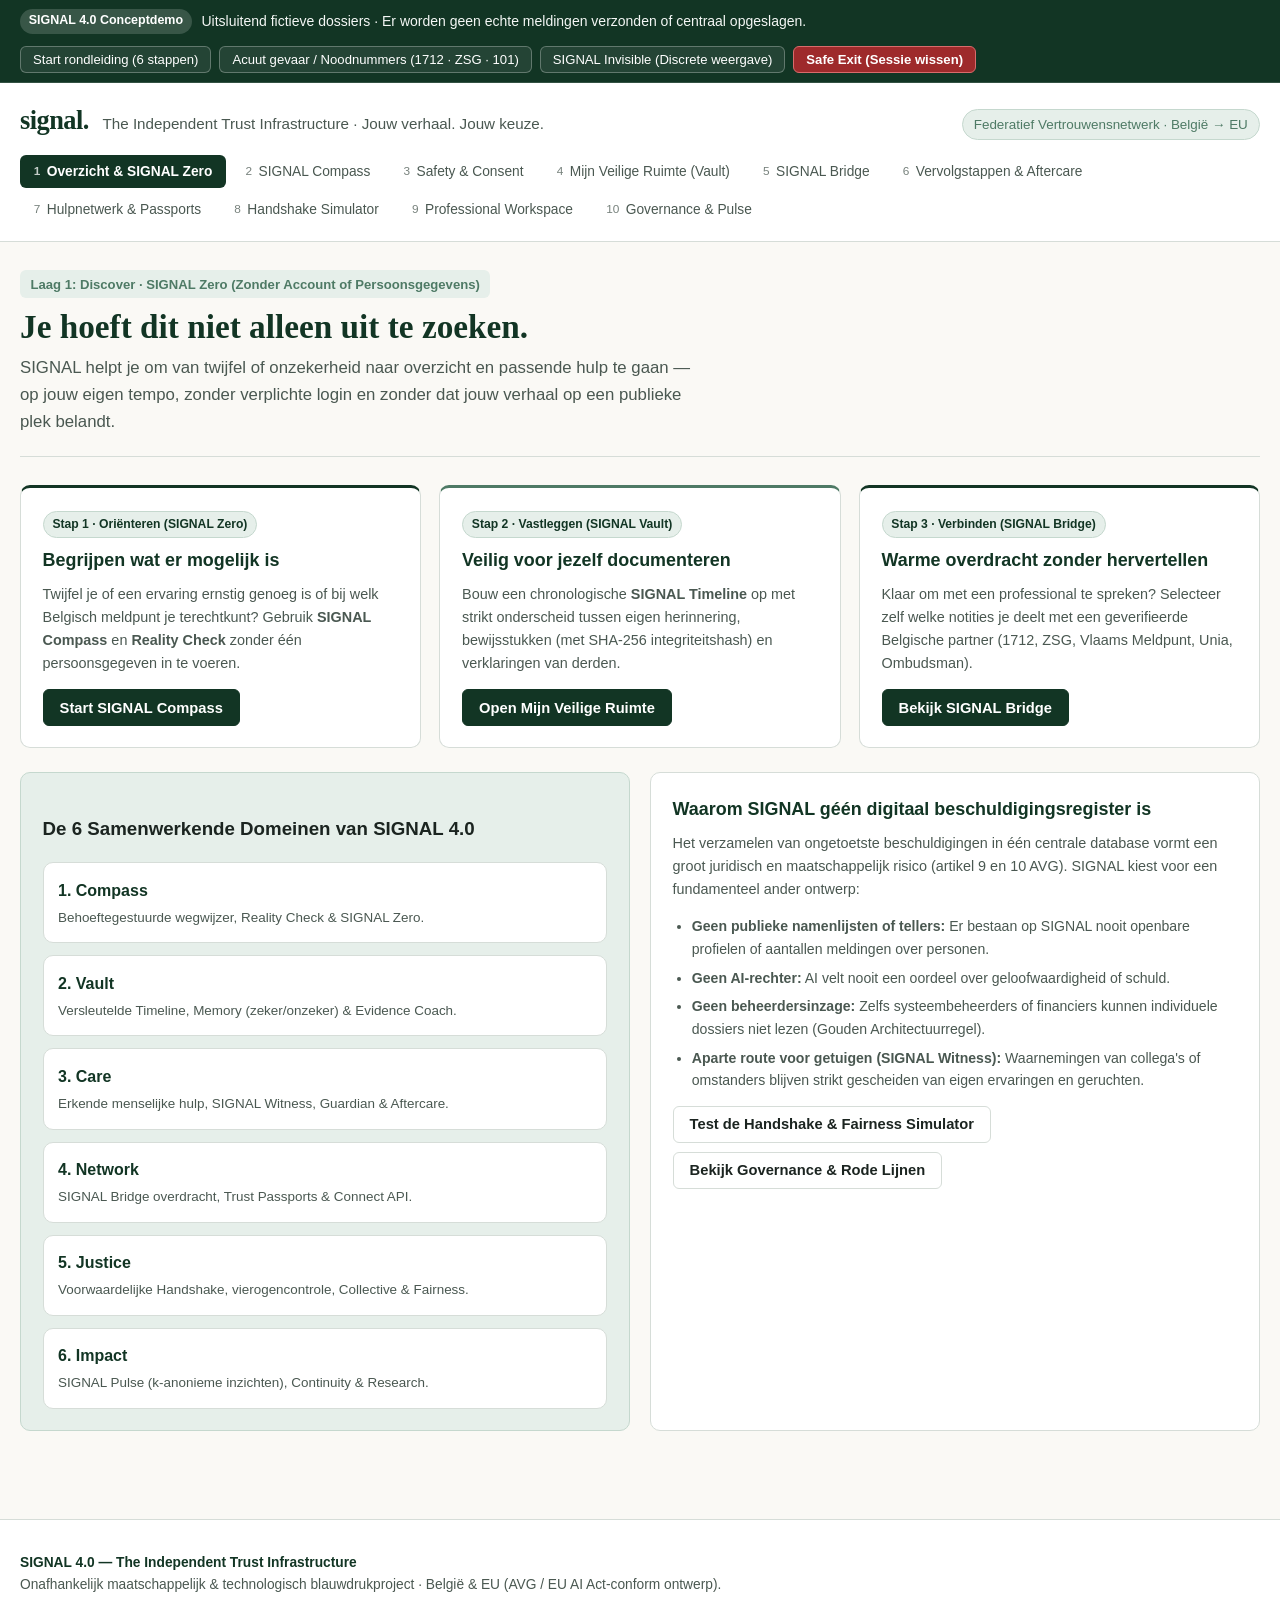
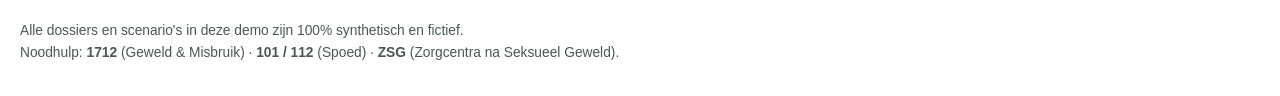
==== site/index.html @ 7e7d06f8 "feat(demo): add SIGNAL 4.0 interactive 10-screen HTML and stylesheet" ====
<!DOCTYPE html>
<html lang="nl">
<head>
  <meta charset="UTF-8" />
  <meta name="viewport" content="width=device-width, initial-scale=1.0" />
  <title>SIGNAL 4.0 — The Independent Trust Infrastructure (Interactieve Productdemo)</title>
  <meta name="description" content="Onafhankelijk digitaal vertrouwensnetwerk voor veilige oriëntatie (SIGNAL Compass), versleutelde persoonlijke documentatie (Vault) en warme overdracht (SIGNAL Bridge) naar Belgische hulpinstanties." />
  <link rel="stylesheet" href="assets/css/styles.css" />
</head>
<body>

  <!-- Altijd zichtbare Prototype- & Veiligheidsbalk -->
  <div class="safety-topbar" role="region" aria-label="Veiligheids- en prototypebalk">
    <div class="safety-topbar-inner">
      <div class="prototype-notice">
        <span class="prototype-pill">SIGNAL 4.0 Conceptdemo</span>
        <span>Uitsluitend fictieve dossiers · Er worden geen echte meldingen verzonden of centraal opgeslagen.</span>
      </div>
      <div class="safety-actions">
        <button type="button" class="btn-top" id="btn-start-tour">Start rondleiding (6 stappen)</button>
        <button type="button" class="btn-top" id="btn-toggle-emergency">Acuut gevaar / Noodnummers (1712 · ZSG · 101)</button>
        <button type="button" class="btn-top" id="btn-toggle-invisible">SIGNAL Invisible (Discrete weergave)</button>
        <button type="button" class="btn-top btn-safe-exit" id="btn-safe-exit">Safe Exit (Sessie wissen)</button>
      </div>
    </div>
  </div>

  <!-- Uitklapbare Nood- en Urgentielade -->
  <div class="emergency-drawer" id="emergency-drawer" style="display: none;" role="region" aria-label="Noodhulp in België">
    <div class="emergency-drawer-inner">
      <div class="emergency-card">
        <h4>Acuut fysiek of medisch gevaar: bel 101 of 112</h4>
        <p>Ben je op dit moment niet veilig? SIGNAL is geen live meldkamer. Bel direct <strong>101</strong> (Politie) of <strong>112</strong> (Medische spoed).</p>
      </div>
      <div class="emergency-card">
        <h4>Zorgcentra na Seksueel Geweld (ZSG) — 24/7 (Binnen 72u–7 dagen)</h4>
        <p>Gratis medische en psychische zorg én mogelijkheid om forensisch sporenmateriaal te laten bewaren zonder verplichting tot onmiddellijke aangifte.</p>
      </div>
      <div class="emergency-card">
        <h4>Hulplijn 1712 — Gratis & Anoniem</h4>
        <p>Bel <strong>1712</strong> bij vragen over geweld, misbruik of kindermishandeling. Dit gesprek is gratis en verschijnt niet op je telefoonrekening.</p>
      </div>
    </div>
  </div>

  <!-- App Header & 10-Schermen Navigatie -->
  <header class="app-header">
    <div class="app-header-inner">
      <div class="brand-row">
        <div class="brand-identity">
          <span class="brand-mark" data-nav-target="screen-home">signal.</span>
          <span class="brand-tagline" id="brand-subtitle-text">The Independent Trust Infrastructure · Jouw verhaal. Jouw keuze.</span>
        </div>
        <span class="layer-indicator">Federatief Vertrouwensnetwerk · België → EU</span>
      </div>

      <nav class="screen-nav" aria-label="Hoofdnavigatie SIGNAL 4.0">
        <button type="button" class="nav-tab active" data-screen="screen-home"><span class="nav-tab-num">1</span> Overzicht & SIGNAL Zero</button>
        <button type="button" class="nav-tab" data-screen="screen-compass"><span class="nav-tab-num">2</span> SIGNAL Compass</button>
        <button type="button" class="nav-tab" data-screen="screen-consent"><span class="nav-tab-num">3</span> Safety & Consent</button>
        <button type="button" class="nav-tab" data-screen="screen-vault"><span class="nav-tab-num">4</span> Mijn Veilige Ruimte (Vault)</button>
        <button type="button" class="nav-tab" data-screen="screen-bridge"><span class="nav-tab-num">5</span> SIGNAL Bridge</button>
        <button type="button" class="nav-tab" data-screen="screen-aftercare"><span class="nav-tab-num">6</span> Vervolgstappen & Aftercare</button>
        <button type="button" class="nav-tab" data-screen="screen-network"><span class="nav-tab-num">7</span> Hulpnetwerk & Passports</button>
        <button type="button" class="nav-tab" data-screen="screen-handshake"><span class="nav-tab-num">8</span> Handshake Simulator</button>
        <button type="button" class="nav-tab" data-screen="screen-workspace"><span class="nav-tab-num">9</span> Professional Workspace</button>
        <button type="button" class="nav-tab" data-screen="screen-trust"><span class="nav-tab-num">10</span> Governance & Pulse</button>
      </nav>
    </div>
  </header>

  <!-- Interactieve Rondleiding Balk -->
  <div class="tour-bar" id="tour-bar" style="display: none;">
    <div class="tour-bar-inner">
      <div class="tour-step-text">
        <strong id="tour-title">Stap 1/6</strong> — <span id="tour-desc"></span>
      </div>
      <div class="tour-controls">
        <button type="button" class="btn" id="btn-tour-prev">Vorige stap</button>
        <button type="button" class="btn btn-primary" id="btn-tour-next">Volgende stap</button>
        <button type="button" class="btn" id="btn-tour-stop">Sluit rondleiding</button>
      </div>
    </div>
  </div>

  <!-- Hoofdinhoud: De 10 Interactieve Schermen -->
  <main class="main-container">

    <!-- SCHERM 1: HOME & SIGNAL ZERO -->
    <section class="screen-section active" id="screen-home">
      <div class="screen-header">
        <span class="screen-domain-badge">Laag 1: Discover · SIGNAL Zero (Zonder Account of Persoonsgegevens)</span>
        <h1 class="screen-title">Je hoeft dit niet alleen uit te zoeken.</h1>
        <p class="screen-subtitle">
          SIGNAL helpt je om van twijfel of onzekerheid naar overzicht en passende hulp te gaan — op jouw eigen tempo, zonder verplichte login en zonder dat jouw verhaal op een publieke plek belandt.
        </p>
      </div>

      <div class="grid-3" style="margin-bottom: 1.5rem;">
        <div class="panel" style="border-top: 3px solid var(--deep-trust);">
          <span class="badge badge-trust" style="margin-bottom:0.5rem;">Stap 1 · Oriënteren (SIGNAL Zero)</span>
          <h3>Begrijpen wat er mogelijk is</h3>
          <p style="font-size:0.9rem;">Twijfel je of een ervaring ernstig genoeg is of bij welk Belgisch meldpunt je terechtkunt? Gebruik <strong>SIGNAL Compass</strong> en <strong>Reality Check</strong> zonder één persoonsgegeven in te voeren.</p>
          <button type="button" class="btn btn-primary" data-nav-target="screen-compass">Start SIGNAL Compass</button>
        </div>

        <div class="panel" style="border-top: 3px solid var(--human-care);">
          <span class="badge badge-trust" style="margin-bottom:0.5rem;">Stap 2 · Vastleggen (SIGNAL Vault)</span>
          <h3>Veilig voor jezelf documenteren</h3>
          <p style="font-size:0.9rem;">Bouw een chronologische <strong>SIGNAL Timeline</strong> op met strikt onderscheid tussen eigen herinnering, bewijsstukken (met SHA-256 integriteitshash) en verklaringen van derden.</p>
          <button type="button" class="btn btn-primary" data-nav-target="screen-vault">Open Mijn Veilige Ruimte</button>
        </div>

        <div class="panel" style="border-top: 3px solid var(--deep-trust);">
          <span class="badge badge-trust" style="margin-bottom:0.5rem;">Stap 3 · Verbinden (SIGNAL Bridge)</span>
          <h3>Warme overdracht zonder hervertellen</h3>
          <p style="font-size:0.9rem;">Klaar om met een professional te spreken? Selecteer zelf welke notities je deelt met een geverifieerde Belgische partner (1712, ZSG, Vlaams Meldpunt, Unia, Ombudsman).</p>
          <button type="button" class="btn btn-primary" data-nav-target="screen-bridge">Bekijk SIGNAL Bridge</button>
        </div>
      </div>

      <div class="grid-2" style="margin-bottom: 1.5rem;">
        <div class="panel-soft">
          <h3>De 6 Samenwerkende Domeinen van SIGNAL 4.0</h3>
          <div class="grid-2" style="gap:0.75rem; margin-top:0.75rem;">
            <div class="panel" style="padding:0.9rem;">
              <strong style="color:var(--deep-trust);">1. Compass</strong>
              <p style="font-size:0.84rem; margin:0.2rem 0 0 0;">Behoeftegestuurde wegwijzer, Reality Check & SIGNAL Zero.</p>
            </div>
            <div class="panel" style="padding:0.9rem;">
              <strong style="color:var(--deep-trust);">2. Vault</strong>
              <p style="font-size:0.84rem; margin:0.2rem 0 0 0;">Versleutelde Timeline, Memory (zeker/onzeker) & Evidence Coach.</p>
            </div>
            <div class="panel" style="padding:0.9rem;">
              <strong style="color:var(--deep-trust);">3. Care</strong>
              <p style="font-size:0.84rem; margin:0.2rem 0 0 0;">Erkende menselijke hulp, SIGNAL Witness, Guardian & Aftercare.</p>
            </div>
            <div class="panel" style="padding:0.9rem;">
              <strong style="color:var(--deep-trust);">4. Network</strong>
              <p style="font-size:0.84rem; margin:0.2rem 0 0 0;">SIGNAL Bridge overdracht, Trust Passports & Connect API.</p>
            </div>
            <div class="panel" style="padding:0.9rem;">
              <strong style="color:var(--deep-trust);">5. Justice</strong>
              <p style="font-size:0.84rem; margin:0.2rem 0 0 0;">Voorwaardelijke Handshake, vierogencontrole, Collective & Fairness.</p>
            </div>
            <div class="panel" style="padding:0.9rem;">
              <strong style="color:var(--deep-trust);">6. Impact</strong>
              <p style="font-size:0.84rem; margin:0.2rem 0 0 0;">SIGNAL Pulse (k-anonieme inzichten), Continuity & Research.</p>
            </div>
          </div>
        </div>

        <div class="panel">
          <h3>Waarom SIGNAL géén digitaal beschuldigingsregister is</h3>
          <p style="font-size:0.9rem;">
            Het verzamelen van ongetoetste beschuldigingen in één centrale database vormt een groot juridisch en maatschappelijk risico (artikel 9 en 10 AVG). SIGNAL kiest voor een fundamenteel ander ontwerp:
          </p>
          <ul style="font-size:0.88rem; color:var(--ink-secondary); padding-left:1.2rem;">
            <li style="margin-bottom:0.4rem;"><strong>Geen publieke namenlijsten of tellers:</strong> Er bestaan op SIGNAL nooit openbare profielen of aantallen meldingen over personen.</li>
            <li style="margin-bottom:0.4rem;"><strong>Geen AI-rechter:</strong> AI velt nooit een oordeel over geloofwaardigheid of schuld.</li>
            <li style="margin-bottom:0.4rem;"><strong>Geen beheerdersinzage:</strong> Zelfs systeembeheerders of financiers kunnen individuele dossiers niet lezen (Gouden Architectuurregel).</li>
            <li style="margin-bottom:0.4rem;"><strong>Aparte route voor getuigen (SIGNAL Witness):</strong> Waarnemingen van collega's of omstanders blijven strikt gescheiden van eigen ervaringen en geruchten.</li>
          </ul>
          <div style="margin-top:0.85rem; display:flex; gap:0.6rem; flex-wrap:wrap;">
            <button type="button" class="btn" data-nav-target="screen-handshake">Test de Handshake & Fairness Simulator</button>
            <button type="button" class="btn" data-nav-target="screen-trust">Bekijk Governance & Rode Lijnen</button>
          </div>
        </div>
      </div>
    </section>

    <!-- SCHERM 2: SIGNAL COMPASS & REALITY CHECK -->
    <section class="screen-section" id="screen-compass">
      <div class="screen-header">
        <span class="screen-domain-badge">Domein 1: SIGNAL Compass · Intelligente & Deterministische Wegwijzer</span>
        <h1 class="screen-title">Wat heb je op dit moment nodig?</h1>
        <p class="screen-subtitle">
          In plaats van een koud klachtenformulier helpt SIGNAL Compass je zonder registratie te ontdekken welke opties, rechten en erkende Belgische voorzieningen bij jouw situatie passen.
        </p>
      </div>
      <div id="compass-dynamic-root"></div>
    </section>

    <!-- SCHERM 3: SAFETY & CONSENT CENTER -->
    <section class="screen-section" id="screen-consent">
      <div class="screen-header">
        <span class="screen-domain-badge">Laag 2: Protect · Zelfbeschikking, Safe Disclosure & AVG-transparantie</span>
        <h1 class="screen-title">Safety & Consent Center</h1>
        <p class="screen-subtitle">
          Jij bepaalt welke gegevens voor welk doel bestaan. Bekijk en bedien hier de granulaire toestemmingsmatrix, de 5 niveaus van Safe Disclosure en de bescherming voor onveilige toestellen.
        </p>
      </div>
      <div id="consent-dynamic-root"></div>
    </section>

    <!-- SCHERM 4: MIJN VEILIGE RUIMTE (VAULT, TIMELINE & MEMORY) -->
    <section class="screen-section" id="screen-vault">
      <div class="screen-header">
        <span class="screen-domain-badge">Domein 2: SIGNAL Vault · Persoonlijke Tijdlijn, Memory & Bewijsintegriteit</span>
        <h1 class="screen-title">Mijn Veilige Ruimte (Private Vault)</h1>
        <p class="screen-subtitle">
          Leg gebeurtenissen op je eigen tempo vast met een helder onderscheid tussen eigen herinnering (zeker vs. onzeker), documenten met SHA-256 integriteitshash, derdenverklaringen en latere aanvullingen.
        </p>
      </div>
      <div id="vault-dynamic-root"></div>
    </section>

    <!-- SCHERM 5: SIGNAL BRIDGE (WARME OVERDRACHT) -->
    <section class="screen-section" id="screen-bridge">
      <div class="screen-header">
        <span class="screen-domain-badge">Domein 4: SIGNAL Network · Warme Overdracht zonder Hervertellen</span>
        <h1 class="screen-title">SIGNAL Bridge — Gecontroleerde Dossieroverdracht</h1>
        <p class="screen-subtitle">
          Voorkom dat je je verhaal telkens opnieuw vanaf nul moet vertellen. Kies zelf welke tijdlijnitems je wilt delen, controleer het Trust Passport van de ontvanger en ontvang een controleerbaar overdrachtsbewijs.
        </p>
      </div>
      <div id="bridge-dynamic-root"></div>
    </section>

    <!-- SCHERM 6: VERVOLGSTAPPEN & SIGNAL AFTERCARE -->
    <section class="screen-section" id="screen-aftercare">
      <div class="screen-header">
        <span class="screen-domain-badge">Domein 3: SIGNAL Care · Ondersteuning Ná een Melding of Overdracht</span>
        <h1 class="screen-title">Mijn Vervolgstappen & SIGNAL Aftercare</h1>
        <p class="screen-subtitle">
          Goede ondersteuning stopt niet op het moment dat je een melding of overdracht doet. Hier vind je rustig overzicht, gespreksvoorbereiding en vrijwillige nazorg — zonder enige druk om aangifte te doen.
        </p>
      </div>

      <div class="grid-2">
        <div class="panel">
          <h3>Wat gebeurt er na een SIGNAL Bridge-overdracht? (Case Journey)</h3>
          <div class="timeline-list">
            <div class="timeline-item">
              <div class="timeline-meta"><span class="badge badge-trust">Stap 1 · Direct</span></div>
              <h4 style="margin:0 0 0.3rem 0; color:var(--deep-trust);">Technische ontvangstbevestiging & Bridge Token</h4>
              <p style="margin:0; font-size:0.88rem;">Je weet zeker dat jouw geselecteerde pakket versleuteld is aangekomen bij de gekozen partnerorganisatie. SIGNAL verzint nooit zelf een fictieve onderzoeksstatus.</p>
            </div>
            <div class="timeline-item">
              <div class="timeline-meta"><span class="badge badge-trust">Stap 2 · Binnen de termijn van de partner</span></div>
              <h4 style="margin:0 0 0.3rem 0; color:var(--deep-trust);">Eerste verkennend contact (op jouw voorwaarden)</h4>
              <p style="margin:0; font-size:0.88rem;">De behandelaar heeft jouw chronologie al gelezen zodat je het voorval niet helemaal opnieuw hoeft te reconstrueren. Jij beslist of je alleen advies wilt of verdere stappen overweegt.</p>
            </div>
            <div class="timeline-item">
              <div class="timeline-meta"><span class="badge badge-trust">Stap 3 · Vrijwillige vervolgkeuze</span></div>
              <h4 style="margin:0 0 0.3rem 0; color:var(--deep-trust);">Rustpauze, bemiddeling of formele procedure</h4>
              <p style="margin:0; font-size:0.88rem;">Er wordt door erkende hulppartners (zoals het Vlaams Meldpunt of Unia) nooit zonder jouw akkoord contact opgenomen met de betrokken organisatie of tegenpartij.</p>
            </div>
          </div>
        </div>

        <div>
          <div class="panel-soft" style="margin-bottom:1.25rem;">
            <h3>SIGNAL Aftercare — Voorbereiding op je eerste gesprek</h3>
            <p style="font-size:0.88rem;">Veel mensen vergeten tijdens een spannend gesprek met een hulpverlener, vertrouwenspersoon of advocaat wat ze wilden vragen. Deze vragen kun je meenemen:</p>
            <ul style="font-size:0.88rem; padding-left:1.2rem; color:var(--ink-primary);">
              <li style="margin-bottom:0.45rem;"><em>"Welke stappen kunnen jullie zetten zónder dat mijn naam nu al bij de tegenpartij bekend wordt?"</em></li>
              <li style="margin-bottom:0.45rem;"><em>"Hoe lang bewaren jullie mijn dossier en wie binnen jullie organisatie heeft er toegang toe?"</em></li>
              <li style="margin-bottom:0.45rem;"><em>"Wat zijn de voor- en nadelen van een interne procedure ten opzichte van een externe melding of aangifte?"</em></li>
              <li><em>"Welke bescherming tegen represailles geldt er in mijn specifieke situatie?"</em></li>
            </ul>
          </div>

          <div class="panel">
            <h3>Vrijwillige Welzijnscheck-in (Zonder Druk)</h3>
            <p style="font-size:0.88rem;">
              Wil je over 14 of 30 dagen in je eigen kluis een rustige herinnering om te bekijken of je extra ondersteuning nodig hebt? SIGNAL stuurt nooit ongevraagde pushmeldingen met gevoelige tekst.
            </p>
            <div style="display:flex; gap:0.6rem; flex-wrap:wrap;">
              <button type="button" class="btn btn-primary" data-nav-target="screen-network">Bekijk alle Belgische hulppartners</button>
              <button type="button" class="btn" data-nav-target="screen-vault">Terug naar Mijn Veilige Ruimte</button>
            </div>
          </div>
        </div>
      </div>
    </section>

    <!-- SCHERM 7: HULPNETWERK & TRUST PASSPORTS -->
    <section class="screen-section" id="screen-network">
      <div class="screen-header">
        <span class="screen-domain-badge">Domein 4: SIGNAL Network · Samenwerken met Bestaande Belgische Voorzieningen</span>
        <h1 class="screen-title">Belgisch Hulpnetwerk & SIGNAL Trust Passports</h1>
        <p class="screen-subtitle">
          SIGNAL concurreert niet met bestaande hulplijnen en meldpunten, maar maakt hun bevoegdheden, beroepsgeheim en toegangswegen (digitaal, telefonisch én fysiek) in één oogopslag controleerbaar.
        </p>
      </div>
      <div id="network-dynamic-root"></div>
    </section>

    <!-- SCHERM 8: SAFE MATCHING & HANDSHAKE SIMULATOR -->
    <section class="screen-section" id="screen-handshake">
      <div class="screen-header">
        <span class="screen-domain-badge">Domein 5: SIGNAL Justice · Voorwaardelijke Fase 3 Patroonherkenning</span>
        <h1 class="screen-title">Safe Matching & SIGNAL Handshake Simulator</h1>
        <p class="screen-subtitle">
          Hoe kun je ontdekken dat meerdere mensen onafhankelijk van elkaar iets ernstigs meemaakten, zónder een illegaal beschuldigingsregister te bouwen of getuigenissen te besmetten? Test hier de vijf veiligheidspoorten.
        </p>
      </div>
      <div id="handshake-dynamic-root"></div>
    </section>

    <!-- SCHERM 9: PROFESSIONAL & PARTNER WORKSPACE -->
    <section class="screen-section" id="screen-workspace">
      <div class="screen-header">
        <span class="screen-domain-badge">Laag 3 & 4 · De Gouden Architectuurregel & Dossiergebonden Autorisatie</span>
        <h1 class="screen-title">Professional & Partner Workspace</h1>
        <p class="screen-subtitle">
          Bekijk SIGNAL vanuit het perspectief van een gemachtigde behandelaar of auditor. Test hier live hoe de cryptografische scheiding voorkomt dat systeembeheerders of sponsors dossiers kunnen inzien.
        </p>
      </div>
      <div id="workspace-dynamic-root"></div>
    </section>

    <!-- SCHERM 10: TRUST CENTER, GOVERNANCE & IMPACT OBSERVATORY -->
    <section class="screen-section" id="screen-trust">
      <div class="screen-header">
        <span class="screen-domain-badge">Laag 5: Improve · Governance, Statutaire Onafhankelijkheid & SIGNAL Pulse</span>
        <h1 class="screen-title">Trust Center, Governance & Impact Observatory</h1>
        <p class="screen-subtitle">
          Een vertrouwensplatform staat of valt met wie uiteindelijk de macht heeft. Bekijk hier de 6 governance-organen, de 8 statutaire onafhankelijkheidsregels, de 7 verboden anti-features en de ethische KPI's.
        </p>
      </div>
      <div id="trust-dynamic-root"></div>
    </section>

  </main>

  <!-- Safe Exit Modal -->
  <div class="modal-backdrop" id="safe-exit-modal" role="dialog" aria-modal="true" aria-labelledby="safe-exit-title">
    <div class="modal-card">
      <span class="badge badge-trust" style="margin-bottom:0.5rem;">Safe Exit Uitgevoerd</span>
      <h2 id="safe-exit-title" style="margin:0 0 0.5rem 0; color:var(--deep-trust); font-family:var(--font-serif);">
        Lokale demosessie en ingevoerde testnotities zijn direct gewist.
      </h2>
      <p style="font-size:0.92rem; color:var(--ink-secondary);">
        Alle tijdelijke aanpassingen in deze sessie zijn teruggezet naar de standaardstatus. In een productieomgeving leidt deze knop je bovendien direct door naar een neutrale startpagina (zoals een weerbericht of nieuwssite).
      </p>
      <div class="panel-caution" style="margin:1rem 0; font-size:0.86rem;">
        <strong>Belangrijk voor je veiligheid op een gecontroleerd toestel:</strong><br/>
        Een website kan om beveiligingsredenen van je browser niet automatisch jouw eerdere browsergeschiedenis wissen. Gebruik op een gedeeld toestel altijd een privévenster (Incognito) of wis handmatig je laatste uur browsergeschiedenis.
      </div>
      <button type="button" class="btn btn-primary" id="btn-close-safe-exit">Begrepen — Keer terug naar neutraal overzicht</button>
    </div>
  </div>

  <!-- Footer -->
  <footer class="app-footer">
    <div class="app-footer-inner">
      <div>
        <strong style="color:var(--deep-trust);">SIGNAL 4.0 — The Independent Trust Infrastructure</strong><br/>
        <span>Onafhankelijk maatschappelijk & technologisch blauwdrukproject · België & EU (AVG / EU AI Act-conform ontwerp).</span>
      </div>
      <div>
        <span>Alle dossiers en scenario's in deze demo zijn 100% synthetisch en fictief.</span><br/>
        <span>Noodhulp: <strong>1712</strong> (Geweld & Misbruik) · <strong>101 / 112</strong> (Spoed) · <strong>ZSG</strong> (Zorgcentra na Seksueel Geweld).</span>
      </div>
    </div>
  </footer>

  <script type="module" src="assets/js/app.mjs"></script>
</body>
</html>
---- site/assets/css/styles.css ----
:root {
  --deep-trust: #123524;
  --deep-trust-dark: #0b2317;
  --human-care: #4e7a65;
  --human-care-soft: #e6efea;
  --human-care-border: #c5d8ce;
  --quiet-clarity: #faf9f5;
  --surface-white: #ffffff;
  --surface-muted: #f2f0ea;
  --ink-primary: #1b2420;
  --ink-secondary: #4a5851;
  --ink-muted: #687770;
  --border-subtle: #d6ddd8;
  --caution-ink: #784c12;
  --caution-bg: #fcf5e8;
  --caution-border: #ead4ae;
  --urgent-ink: #842020;
  --urgent-bg: #fdf2f2;
  --urgent-border: #eccaca;
  --radius-sm: 6px;
  --radius-md: 10px;
  --radius-lg: 14px;
  --font-sans: -apple-system, BlinkMacSystemFont, "Segoe UI", Roboto, "Helvetica Neue", Arial, sans-serif;
  --font-serif: Georgia, "Times New Roman", serif;
  --font-mono: ui-monospace, SFMono-Regular, Menlo, Monaco, Consolas, monospace;
}

*, *::before, *::after {
  box-sizing: border-box;
}

html {
  font-size: 16px;
  scroll-behavior: smooth;
}

body {
  margin: 0;
  background-color: var(--quiet-clarity);
  color: var(--ink-primary);
  font-family: var(--font-sans);
  line-height: 1.6;
  -webkit-font-smoothing: antialiased;
}

/* Discreet Mode (SIGNAL Invisible) */
body.invisible-mode {
  --deep-trust: #2b343b;
  --deep-trust-dark: #1d2429;
  --human-care: #52606d;
  --human-care-soft: #edf0f2;
  --human-care-border: #cfd6dc;
  --quiet-clarity: #f7f8f9;
}

/* Top Safety & Prototype Bar */
.safety-topbar {
  position: sticky;
  top: 0;
  z-index: 100;
  background-color: var(--deep-trust);
  color: #f4f7f5;
  border-bottom: 1px solid rgba(255, 255, 255, 0.14);
  font-size: 0.875rem;
}

.safety-topbar-inner {
  max-width: 1280px;
  margin: 0 auto;
  padding: 0.55rem 1.25rem;
  display: flex;
  flex-wrap: wrap;
  align-items: center;
  justify-content: space-between;
  gap: 0.75rem;
}

.prototype-notice {
  display: flex;
  align-items: center;
  gap: 0.6rem;
  font-weight: 500;
}

.prototype-pill {
  background-color: rgba(255, 255, 255, 0.16);
  color: #ffffff;
  padding: 0.15rem 0.55rem;
  border-radius: 999px;
  font-size: 0.78rem;
  font-weight: 600;
}

.safety-actions {
  display: flex;
  flex-wrap: wrap;
  align-items: center;
  gap: 0.5rem;
}

.btn-top {
  appearance: none;
  border: 1px solid rgba(255, 255, 255, 0.28);
  background: rgba(255, 255, 255, 0.08);
  color: #ffffff;
  padding: 0.32rem 0.75rem;
  border-radius: var(--radius-sm);
  font-size: 0.82rem;
  font-weight: 500;
  cursor: pointer;
  transition: background-color 0.15s ease;
}

.btn-top:hover, .btn-top:focus-visible {
  background: rgba(255, 255, 255, 0.2);
  outline: 2px solid #ffffff;
  outline-offset: 1px;
}

.btn-top.active-toggle {
  background: #ffffff;
  color: var(--deep-trust);
  font-weight: 600;
}

.btn-safe-exit {
  background: #9e2a2b;
  border-color: #d96b6c;
  color: #ffffff;
  font-weight: 600;
}

.btn-safe-exit:hover {
  background: #7f1d1d;
}

/* Emergency Drawer */
.emergency-drawer {
  background-color: var(--urgent-bg);
  color: var(--urgent-ink);
  border-bottom: 1px solid var(--urgent-border);
  padding: 1rem 1.25rem;
}

.emergency-drawer-inner {
  max-width: 1280px;
  margin: 0 auto;
  display: grid;
  grid-template-columns: repeat(auto-fit, minmax(260px, 1fr));
  gap: 1rem;
}

.emergency-card {
  background: var(--surface-white);
  border: 1px solid var(--urgent-border);
  border-radius: var(--radius-md);
  padding: 0.9rem 1rem;
}

.emergency-card h4 {
  margin: 0 0 0.35rem 0;
  font-size: 0.95rem;
  color: var(--urgent-ink);
}

.emergency-card p {
  margin: 0;
  font-size: 0.86rem;
  color: var(--ink-primary);
}

/* App Shell Layout */
.app-header {
  background: var(--surface-white);
  border-bottom: 1px solid var(--border-subtle);
}

.app-header-inner {
  max-width: 1280px;
  margin: 0 auto;
  padding: 1rem 1.25rem 0.75rem;
}

.brand-row {
  display: flex;
  flex-wrap: wrap;
  align-items: baseline;
  justify-content: space-between;
  gap: 1rem;
  margin-bottom: 0.9rem;
}

.brand-identity {
  display: flex;
  align-items: baseline;
  gap: 0.85rem;
}

.brand-mark {
  font-family: var(--font-serif);
  font-size: 1.65rem;
  font-weight: 700;
  color: var(--deep-trust);
  letter-spacing: -0.02em;
  text-decoration: none;
  cursor: pointer;
}

.brand-tagline {
  font-size: 0.95rem;
  color: var(--ink-secondary);
}

.layer-indicator {
  font-size: 0.84rem;
  color: var(--human-care);
  background: var(--human-care-soft);
  border: 1px solid var(--human-care-border);
  padding: 0.25rem 0.7rem;
  border-radius: 999px;
  font-weight: 500;
}

/* 10-Screen Navigation Tabs */
.screen-nav {
  display: flex;
  flex-wrap: wrap;
  gap: 0.35rem;
  padding-bottom: 0.25rem;
}

.nav-tab {
  appearance: none;
  border: 1px solid transparent;
  background: transparent;
  color: var(--ink-secondary);
  padding: 0.48rem 0.8rem;
  border-radius: var(--radius-sm);
  font-size: 0.86rem;
  font-weight: 500;
  cursor: pointer;
  display: inline-flex;
  align-items: center;
  gap: 0.4rem;
  transition: background-color 0.12s ease, color 0.12s ease;
}

.nav-tab:hover {
  background: var(--surface-muted);
  color: var(--ink-primary);
}

.nav-tab.active {
  background: var(--deep-trust);
  color: #ffffff;
  font-weight: 600;
}

.nav-tab-num {
  font-size: 0.74rem;
  opacity: 0.75;
}

/* Guided Tour Banner */
.tour-bar {
  background: var(--human-care-soft);
  border-bottom: 1px solid var(--human-care-border);
  padding: 0.75rem 1.25rem;
}

.tour-bar-inner {
  max-width: 1280px;
  margin: 0 auto;
  display: flex;
  flex-wrap: wrap;
  align-items: center;
  justify-content: space-between;
  gap: 1rem;
}

.tour-step-text {
  font-size: 0.92rem;
  color: var(--deep-trust);
  max-width: 75ch;
}

.tour-controls {
  display: flex;
  align-items: center;
  gap: 0.5rem;
}

/* Main Content Area */
.main-container {
  max-width: 1280px;
  margin: 0 auto;
  padding: 1.75rem 1.25rem 4rem;
}

.screen-section {
  display: none;
}

.screen-section.active {
  display: block;
}

/* Typography & Editorial Headers */
.screen-header {
  margin-bottom: 1.75rem;
  padding-bottom: 1.25rem;
  border-bottom: 1px solid var(--border-subtle);
}

.screen-domain-badge {
  display: inline-block;
  font-size: 0.82rem;
  font-weight: 600;
  color: var(--human-care);
  background: var(--human-care-soft);
  padding: 0.2rem 0.65rem;
  border-radius: var(--radius-sm);
  margin-bottom: 0.5rem;
}

.screen-title {
  font-family: var(--font-serif);
  font-size: clamp(1.65rem, 2.6vw, 2.25rem);
  color: var(--deep-trust);
  margin: 0 0 0.5rem 0;
  line-height: 1.25;
  font-weight: 700;
}

.screen-subtitle {
  font-size: 1.05rem;
  color: var(--ink-secondary);
  max-width: 74ch;
  margin: 0;
}

/* Grid Systems & Cards */
.grid-2 {
  display: grid;
  grid-template-columns: repeat(auto-fit, minmax(340px, 1fr));
  gap: 1.25rem;
}

.grid-3 {
  display: grid;
  grid-template-columns: repeat(auto-fit, minmax(280px, 1fr));
  gap: 1.15rem;
}

.grid-4 {
  display: grid;
  grid-template-columns: repeat(auto-fit, minmax(230px, 1fr));
  gap: 1rem;
}

.panel {
  background: var(--surface-white);
  border: 1px solid var(--border-subtle);
  border-radius: var(--radius-md);
  padding: 1.35rem;
}

.panel-soft {
  background: var(--human-care-soft);
  border: 1px solid var(--human-care-border);
  border-radius: var(--radius-md);
  padding: 1.35rem;
}

.panel-caution {
  background: var(--caution-bg);
  border: 1px solid var(--caution-border);
  border-radius: var(--radius-md);
  padding: 1.15rem 1.35rem;
  color: var(--caution-ink);
}

.panel-urgent {
  background: var(--urgent-bg);
  border: 1px solid var(--urgent-border);
  border-radius: var(--radius-md);
  padding: 1.15rem 1.35rem;
  color: var(--urgent-ink);
}

.panel h3 {
  margin-top: 0;
  margin-bottom: 0.5rem;
  font-size: 1.12rem;
  color: var(--deep-trust);
}

.panel p {
  margin-top: 0;
  color: var(--ink-secondary);
  max-width: 72ch;
}

/* Buttons & Interactive Controls */
.btn {
  appearance: none;
  border: 1px solid var(--border-subtle);
  background: var(--surface-white);
  color: var(--ink-primary);
  padding: 0.58rem 1rem;
  border-radius: var(--radius-sm);
  font-size: 0.92rem;
  font-weight: 600;
  cursor: pointer;
  display: inline-flex;
  align-items: center;
  gap: 0.45rem;
  transition: background-color 0.15s ease, border-color 0.15s ease;
}

.btn:hover {
  background: var(--surface-muted);
  border-color: var(--ink-secondary);
}

.btn-primary {
  background: var(--deep-trust);
  border-color: var(--deep-trust);
  color: #ffffff;
}

.btn-primary:hover {
  background: var(--deep-trust-dark);
}

.btn-sage {
  background: var(--human-care);
  border-color: var(--human-care);
  color: #ffffff;
}

/* Interactive Choice Cards (Compass & Disclosure) */
.choice-card {
  width: 100%;
  text-align: left;
  background: var(--surface-white);
  border: 1.5px solid var(--border-subtle);
  border-radius: var(--radius-md);
  padding: 1rem 1.15rem;
  cursor: pointer;
  transition: border-color 0.15s ease, background-color 0.15s ease;
  display: block;
  margin-bottom: 0.65rem;
}

.choice-card:hover {
  border-color: var(--human-care);
  background: #fbfcfa;
}

.choice-card.selected {
  border-color: var(--deep-trust);
  background: var(--human-care-soft);
}

.choice-card-title {
  font-weight: 600;
  color: var(--deep-trust);
  font-size: 0.98rem;
  margin-bottom: 0.2rem;
  display: flex;
  align-items: center;
  justify-content: space-between;
}

.choice-card-desc {
  font-size: 0.87rem;
  color: var(--ink-secondary);
  margin: 0;
}

/* Badges & Tags */
.badge {
  display: inline-flex;
  align-items: center;
  padding: 0.18rem 0.55rem;
  border-radius: 999px;
  font-size: 0.76rem;
  font-weight: 600;
  background: var(--surface-muted);
  color: var(--ink-secondary);
  border: 1px solid var(--border-subtle);
}

.badge-trust {
  background: var(--human-care-soft);
  color: var(--deep-trust);
  border-color: var(--human-care-border);
}

.badge-caution {
  background: var(--caution-bg);
  color: var(--caution-ink);
  border-color: var(--caution-border);
}

.badge-urgent {
  background: var(--urgent-bg);
  color: var(--urgent-ink);
  border-color: var(--urgent-border);
}

/* Timeline Components */
.timeline-list {
  position: relative;
  padding-left: 1.35rem;
  border-left: 2px solid var(--human-care-border);
  margin-top: 1rem;
}

.timeline-item {
  position: relative;
  background: var(--surface-white);
  border: 1px solid var(--border-subtle);
  border-radius: var(--radius-md);
  padding: 1.1rem 1.25rem;
  margin-bottom: 1rem;
}

.timeline-item::before {
  content: "";
  position: absolute;
  left: -1.78rem;
  top: 1.35rem;
  width: 11px;
  height: 11px;
  border-radius: 50%;
  background: var(--deep-trust);
  border: 2px solid var(--quiet-clarity);
}

.timeline-item.is-addendum {
  margin-left: 1.5rem;
  background: var(--surface-muted);
  border-left: 3px solid var(--human-care);
}

.timeline-meta {
  display: flex;
  flex-wrap: wrap;
  align-items: center;
  gap: 0.5rem;
  font-size: 0.82rem;
  color: var(--ink-muted);
  margin-bottom: 0.45rem;
}

.hash-box {
  font-family: var(--font-mono);
  font-size: 0.76rem;
  background: var(--surface-muted);
  border: 1px solid var(--border-subtle);
  padding: 0.35rem 0.6rem;
  border-radius: var(--radius-sm);
  color: var(--ink-secondary);
  word-break: break-all;
  margin-top: 0.5rem;
}

/* Forms & Inputs */
.form-group {
  margin-bottom: 1rem;
}

.form-label {
  display: block;
  font-size: 0.88rem;
  font-weight: 600;
  color: var(--ink-primary);
  margin-bottom: 0.35rem;
}

.form-input, .form-select, .form-textarea {
  width: 100%;
  padding: 0.6rem 0.75rem;
  border: 1px solid var(--border-subtle);
  border-radius: var(--radius-sm);
  font-family: var(--font-sans);
  font-size: 0.92rem;
  background: var(--surface-white);
  color: var(--ink-primary);
}

.form-textarea {
  min-height: 92px;
  resize: vertical;
}

/* Tables */
.data-table {
  width: 100%;
  border-collapse: collapse;
  font-size: 0.9rem;
}

.data-table th, .data-table td {
  text-align: left;
  padding: 0.75rem 0.85rem;
  border-bottom: 1px solid var(--border-subtle);
  vertical-align: top;
}

.data-table th {
  font-weight: 600;
  color: var(--deep-trust);
  background: var(--surface-muted);
}

/* Safe Exit Modal */
.modal-backdrop {
  position: fixed;
  inset: 0;
  background: rgba(15, 35, 24, 0.65);
  z-index: 200;
  display: none;
  align-items: center;
  justify-content: center;
  padding: 1.25rem;
}

.modal-backdrop.open {
  display: flex;
}

.modal-card {
  background: var(--surface-white);
  border-radius: var(--radius-lg);
  max-width: 620px;
  width: 100%;
  padding: 1.75rem;
  border: 1px solid var(--border-subtle);
}

/* Footer */
.app-footer {
  border-top: 1px solid var(--border-subtle);
  background: var(--surface-white);
  padding: 2rem 1.25rem;
  font-size: 0.86rem;
  color: var(--ink-secondary);
}

.app-footer-inner {
  max-width: 1280px;
  margin: 0 auto;
  display: flex;
  flex-wrap: wrap;
  justify-content: space-between;
  gap: 1.5rem;
}

@media (max-width: 768px) {
  .safety-topbar-inner {
    flex-direction: column;
    align-items: flex-start;
  }
  .grid-2, .grid-3, .grid-4 {
    grid-template-columns: 1fr;
  }
}
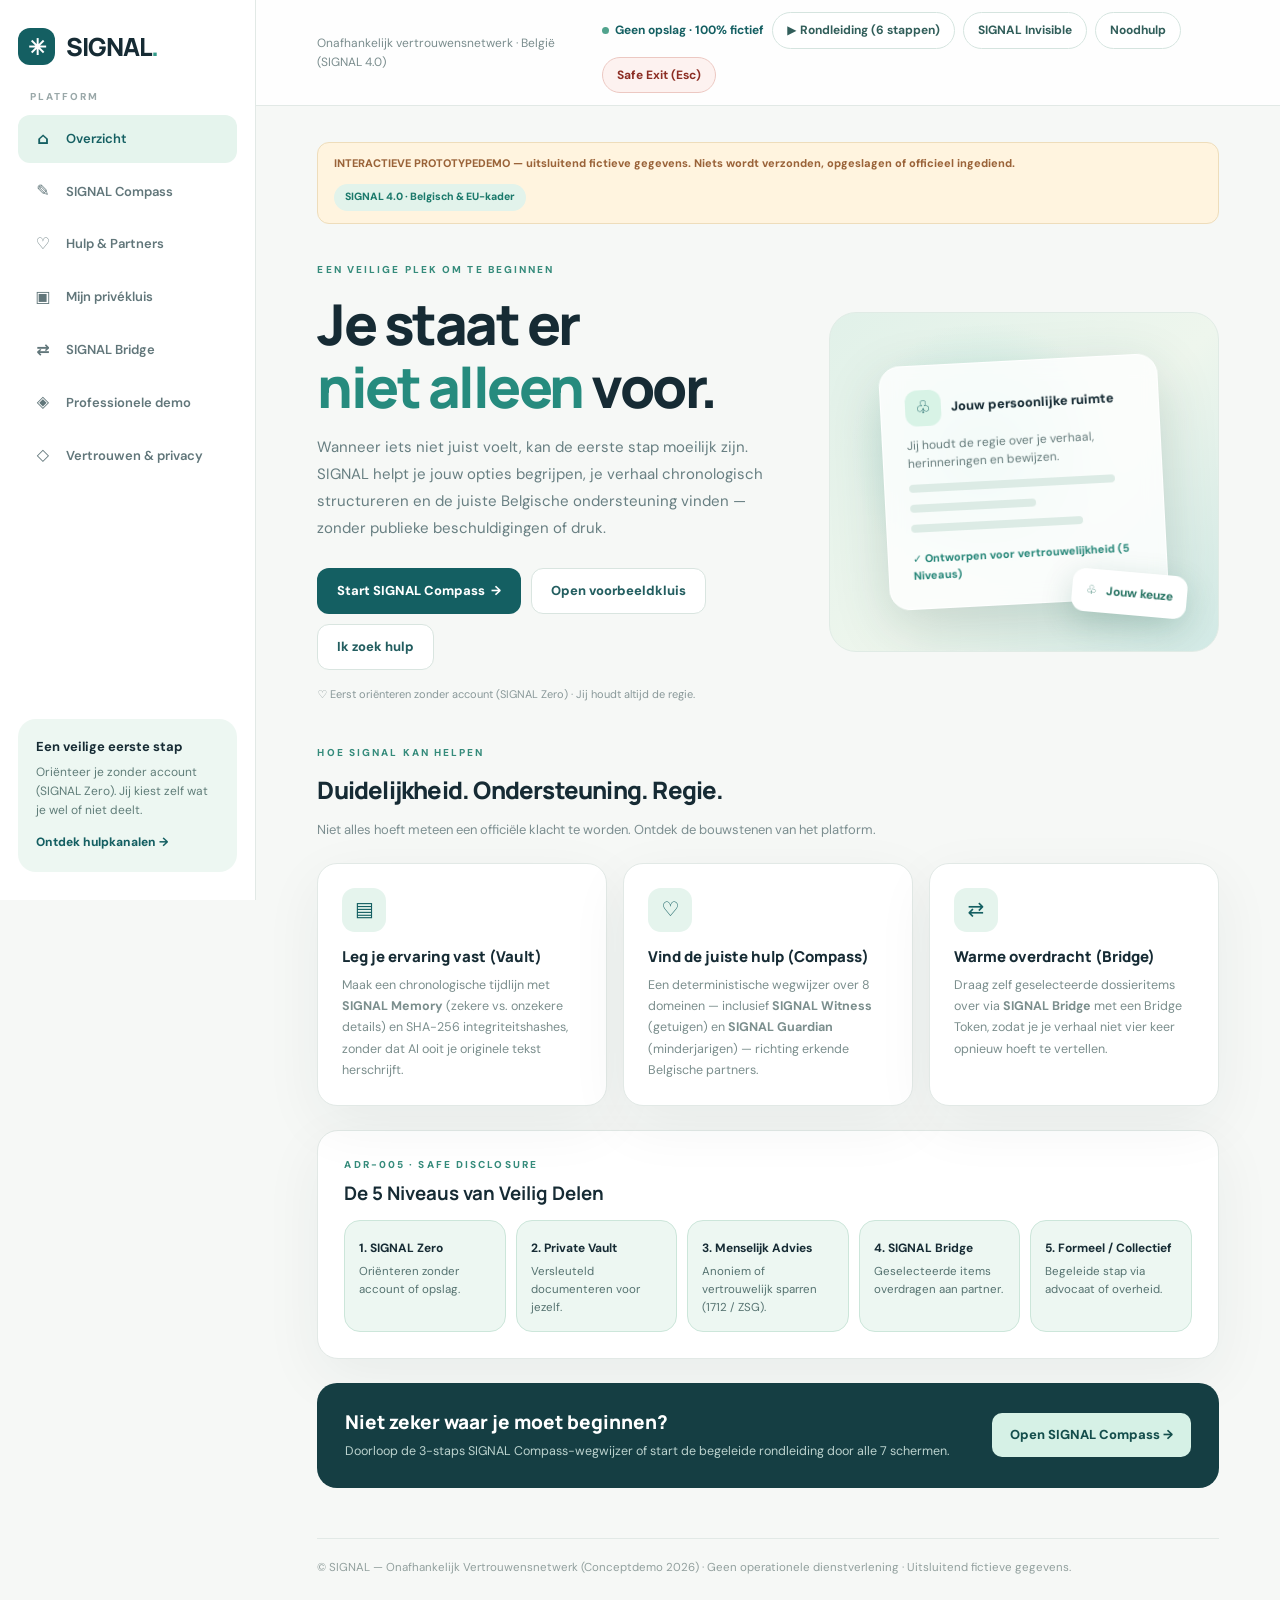
==== commit 92ac59a4: "feat: extend original sidebar HTML demo design for SIGNAL 4.0 (HTML & CSS)" ====
--- a/site/index.html
+++ b/site/index.html
@@ -1,361 +1,355 @@
-<!DOCTYPE html>
+<!doctype html>
 <html lang="nl">
 <head>
-  <meta charset="UTF-8" />
-  <meta name="viewport" content="width=device-width, initial-scale=1.0" />
-  <title>SIGNAL 4.0 — The Independent Trust Infrastructure (Interactieve Productdemo)</title>
-  <meta name="description" content="Onafhankelijk digitaal vertrouwensnetwerk voor veilige oriëntatie (SIGNAL Compass), versleutelde persoonlijke documentatie (Vault) en warme overdracht (SIGNAL Bridge) naar Belgische hulpinstanties." />
+  <meta charset="utf-8" />
+  <meta name="viewport" content="width=device-width, initial-scale=1" />
+  <title>SIGNAL — Vertrouwelijk. Veilig. Samen.</title>
   <link rel="stylesheet" href="assets/css/styles.css" />
 </head>
 <body>
-
-  <!-- Altijd zichtbare Prototype- & Veiligheidsbalk -->
-  <div class="safety-topbar" role="region" aria-label="Veiligheids- en prototypebalk">
-    <div class="safety-topbar-inner">
-      <div class="prototype-notice">
-        <span class="prototype-pill">SIGNAL 4.0 Conceptdemo</span>
-        <span>Uitsluitend fictieve dossiers · Er worden geen echte meldingen verzonden of centraal opgeslagen.</span>
-      </div>
-      <div class="safety-actions">
-        <button type="button" class="btn-top" id="btn-start-tour">Start rondleiding (6 stappen)</button>
-        <button type="button" class="btn-top" id="btn-toggle-emergency">Acuut gevaar / Noodnummers (1712 · ZSG · 101)</button>
-        <button type="button" class="btn-top" id="btn-toggle-invisible">SIGNAL Invisible (Discrete weergave)</button>
-        <button type="button" class="btn-top btn-safe-exit" id="btn-safe-exit">Safe Exit (Sessie wissen)</button>
-      </div>
-    </div>
+  <div class="shell">
+    <!-- Linker Sidebar (Uitgebreide Eerste Demo Layout) -->
+    <aside class="sidebar">
+      <div class="brand">
+        <div class="mark">✳</div>
+        <span id="brand-name-text">SIGNAL<span style="color:#339b89">.</span></span>
+      </div>
+
+      <div>
+        <p class="nav-label">PLATFORM</p>
+        <nav class="nav" id="nav">
+          <button type="button" class="active" data-page="home">
+            <span class="ico-nav">⌂</span>
+            <span class="txt">Overzicht</span>
+          </button>
+          <button type="button" data-page="report">
+            <span class="ico-nav">✎</span>
+            <span class="txt">SIGNAL Compass</span>
+          </button>
+          <button type="button" data-page="help">
+            <span class="ico-nav">♡</span>
+            <span class="txt">Hulp & Partners</span>
+          </button>
+          <button type="button" data-page="vault">
+            <span class="ico-nav">▣</span>
+            <span class="txt">Mijn privékluis</span>
+          </button>
+          <button type="button" data-page="bridge">
+            <span class="ico-nav">⇄</span>
+            <span class="txt">SIGNAL Bridge</span>
+          </button>
+          <button type="button" data-page="cases">
+            <span class="ico-nav">◈</span>
+            <span class="txt">Professionele demo</span>
+          </button>
+          <button type="button" data-page="trust">
+            <span class="ico-nav">◇</span>
+            <span class="txt">Vertrouwen & privacy</span>
+          </button>
+        </nav>
+      </div>
+
+      <div class="side-card">
+        <strong>Een veilige eerste stap</strong>
+        <p>Oriënteer je zonder account (SIGNAL Zero). Jij kiest zelf wat je wel of niet deelt.</p>
+        <button type="button" data-goto="help">Ontdek hulpkanalen →</button>
+      </div>
+    </aside>
+
+    <!-- Hoofdkolom -->
+    <main class="main">
+      <header class="topbar">
+        <div class="top-left">
+          <span id="topbar-subtitle">Onafhankelijk vertrouwensnetwerk · België (SIGNAL 4.0)</span>
+        </div>
+        <div class="top-right">
+          <span><span class="dot"></span>Geen opslag · 100% fictief</span>
+          <button type="button" class="outline" id="btn-start-tour">▶ Rondleiding (6 stappen)</button>
+          <button type="button" class="outline" id="btn-toggle-invisible">SIGNAL Invisible</button>
+          <button type="button" class="outline" id="btn-toggle-emergency">Noodhulp</button>
+          <button type="button" class="outline-exit" id="btn-safe-exit">Safe Exit (Esc)</button>
+        </div>
+      </header>
+
+      <!-- Directe Noodhulp Drawer -->
+      <div class="emergency-drawer" id="emergency-drawer">
+        <div style="max-width:1200px; margin:auto; display:flex; justify-content:space-between; align-items:center; gap:16px; flex-wrap:wrap;">
+          <div>
+            <strong style="color:var(--urgent-ink);">Directe hulp nodig in België?</strong>
+            <div style="color:var(--ink); margin-top:4px;">
+              • Acuut gevaar: bel <strong>101</strong> (Politie) of <strong>112</strong> (Medische spoed)<br />
+              • Seksueel geweld (&lt; 72u–7d): <strong>Zorgcentrum na Seksueel Geweld (ZSG)</strong> — 24/7 medisch &amp; forensisch sporenbehoud zonder verplichte aangifte<br />
+              • Gratis &amp; anoniem gesprek: <strong>1712</strong> (verschijnt niet op telefoonfactuur) · Vlaams Meldpunt: <strong>0800 20 808</strong>
+            </div>
+          </div>
+          <button type="button" class="outline" id="btn-close-emergency">Sluiten</button>
+        </div>
+      </div>
+
+      <!-- Begeleide Rondleiding Balk -->
+      <div class="tour-bar" id="tour-bar">
+        <div class="tour-bar-inner">
+          <div>
+            <strong id="tour-title" style="font-size:13.5px;">Stap 1/6</strong>
+            <div id="tour-desc" style="font-size:12px; color:#cfe7e3; margin-top:2px;"></div>
+          </div>
+          <div style="display:flex; gap:8px;">
+            <button type="button" class="outline" id="btn-tour-prev">← Vorige</button>
+            <button type="button" class="outline" id="btn-tour-next">Volgende →</button>
+            <button type="button" class="outline" id="btn-tour-stop">Sluit tour</button>
+          </div>
+        </div>
+      </div>
+
+      <!-- Content -->
+      <div class="content">
+        <div class="notice">
+          <span>INTERACTIEVE PROTOTYPEDEMO — uitsluitend fictieve gegevens. Niets wordt verzonden, opgeslagen of officieel ingediend.</span>
+          <span class="pill">SIGNAL 4.0 · Belgisch &amp; EU-kader</span>
+        </div>
+
+        <!-- 1. OVERZICHT (HOME) -->
+        <section class="section active" id="home">
+          <div class="hero">
+            <div>
+              <div class="eyebrow">Een veilige plek om te beginnen</div>
+              <h1>Je staat er<br /><em>niet alleen</em> voor.</h1>
+              <p class="lead">
+                Wanneer iets niet juist voelt, kan de eerste stap moeilijk zijn. SIGNAL helpt je jouw opties begrijpen,
+                je verhaal chronologisch structureren en de juiste Belgische ondersteuning vinden — zonder publieke
+                beschuldigingen of druk.
+              </p>
+              <div class="actions">
+                <button type="button" class="primary" data-goto="report">Start SIGNAL Compass &nbsp;→</button>
+                <button type="button" class="secondary" data-goto="vault">Open voorbeeldkluis</button>
+                <button type="button" class="secondary" data-goto="help">Ik zoek hulp</button>
+              </div>
+              <div class="fine">♡ Eerst oriënteren zonder account (SIGNAL Zero) · Jij houdt altijd de regie.</div>
+            </div>
+
+            <div class="hero-art">
+              <div class="glass">
+                <div class="mini-head">
+                  <div class="circle-icon">♧</div>
+                  Jouw persoonlijke ruimte
+                </div>
+                <p>Jij houdt de regie over je verhaal, herinneringen en bewijzen.</p>
+                <div class="mockline"></div>
+                <div class="mockline short"></div>
+                <div class="mockline" style="width:75%"></div>
+                <div style="margin-top:18px; color:#258678; font-size:11px; font-weight:800">
+                  ✓ Ontworpen voor vertrouwelijkheid (5 Niveaus)
+                </div>
+              </div>
+              <div class="seal">♧ &nbsp; Jouw keuze</div>
+            </div>
+          </div>
+
+          <div class="eyebrow">HOE SIGNAL KAN HELPEN</div>
+          <h2 class="section-title">Duidelijkheid. Ondersteuning. Regie.</h2>
+          <p class="sub">Niet alles hoeft meteen een officiële klacht te worden. Ontdek de bouwstenen van het platform.</p>
+
+          <div class="grid">
+            <div class="card">
+              <div class="ico">▤</div>
+              <h3>Leg je ervaring vast (Vault)</h3>
+              <p>Maak een chronologische tijdlijn met <strong>SIGNAL Memory</strong> (zekere vs. onzekere details) en SHA-256 integriteitshashes, zonder dat AI ooit je originele tekst herschrijft.</p>
+            </div>
+            <div class="card">
+              <div class="ico">♡</div>
+              <h3>Vind de juiste hulp (Compass)</h3>
+              <p>Een deterministische wegwijzer over 8 domeinen — inclusief <strong>SIGNAL Witness</strong> (getuigen) en <strong>SIGNAL Guardian</strong> (minderjarigen) — richting erkende Belgische partners.</p>
+            </div>
+            <div class="card">
+              <div class="ico">⇄</div>
+              <h3>Warme overdracht (Bridge)</h3>
+              <p>Draag zelf geselecteerde dossieritems over via <strong>SIGNAL Bridge</strong> met een Bridge Token, zodat je je verhaal niet vier keer opnieuw hoeft te vertellen.</p>
+            </div>
+          </div>
+
+          <div class="panel" style="margin-top:24px;">
+            <div class="eyebrow">ADR-005 · SAFE DISCLOSURE</div>
+            <h3 style="margin:6px 0 12px; font-family:'Manrope',sans-serif;">De 5 Niveaus van Veilig Delen</h3>
+            <div class="grid" style="grid-template-columns:repeat(5, 1fr); gap:10px;">
+              <div class="panel-soft" style="padding:14px;">
+                <strong style="font-size:12px;">1. SIGNAL Zero</strong>
+                <p style="font-size:11.5px; margin:4px 0 0; color:#557270;">Oriënteren zonder account of opslag.</p>
+              </div>
+              <div class="panel-soft" style="padding:14px;">
+                <strong style="font-size:12px;">2. Private Vault</strong>
+                <p style="font-size:11.5px; margin:4px 0 0; color:#557270;">Versleuteld documenteren voor jezelf.</p>
+              </div>
+              <div class="panel-soft" style="padding:14px;">
+                <strong style="font-size:12px;">3. Menselijk Advies</strong>
+                <p style="font-size:11.5px; margin:4px 0 0; color:#557270;">Anoniem of vertrouwelijk sparren (1712 / ZSG).</p>
+              </div>
+              <div class="panel-soft" style="padding:14px;">
+                <strong style="font-size:12px;">4. SIGNAL Bridge</strong>
+                <p style="font-size:11.5px; margin:4px 0 0; color:#557270;">Geselecteerde items overdragen aan partner.</p>
+              </div>
+              <div class="panel-soft" style="padding:14px;">
+                <strong style="font-size:12px;">5. Formeel / Collectief</strong>
+                <p style="font-size:11.5px; margin:4px 0 0; color:#557270;">Begeleide stap via advocaat of overheid.</p>
+              </div>
+            </div>
+          </div>
+
+          <div class="banner">
+            <div>
+              <h3>Niet zeker waar je moet beginnen?</h3>
+              <p>Doorloop de 3-staps SIGNAL Compass-wegwijzer of start de begeleide rondleiding door alle 7 schermen.</p>
+            </div>
+            <button type="button" data-goto="report">Open SIGNAL Compass →</button>
+          </div>
+        </section>
+
+        <!-- 2. SIGNAL COMPASS & WIZARD (REPORT) -->
+        <section class="section" id="report">
+          <div class="page-head">
+            <div class="eyebrow">SIGNAL COMPASS · STAP <span id="stepnum">1</span> VAN 3</div>
+            <h1>Vertel ons wat je nodig hebt.</h1>
+            <p>
+              Deterministische routering zonder AI-oordelen. Kies je situatie, rol (melder, getuige of minderjarige)
+              en bekijk direct welke Belgische instanties bevoegd zijn én wat SIGNAL juridisch wel en niet doet.
+            </p>
+          </div>
+
+          <div class="panel">
+            <div class="steps">
+              <div class="step done"></div>
+              <div class="step"></div>
+              <div class="step"></div>
+            </div>
+            <div id="wizard"></div>
+            <div class="controls">
+              <button type="button" class="secondary" id="back">← Vorige</button>
+              <button type="button" class="primary" id="next">Volgende →</button>
+            </div>
+          </div>
+        </section>
+
+        <!-- 3. HULP & TRUST PASSPORTS (HELP) -->
+        <section class="section" id="help">
+          <div class="page-head">
+            <div class="eyebrow">HELP NAVIGATOR &amp; SIGNAL TRUST PASSPORTS</div>
+            <h1>Vind de juiste ondersteuning.</h1>
+            <p>
+              Er bestaan al sterke Belgische organisaties. SIGNAL verbindt jou digitaal, telefonisch of fysiek met het
+              juiste kanaal en toont vooraf het geverifieerde <strong>Trust Passport</strong> (beroepsgeheim en toezicht).
+            </p>
+          </div>
+
+          <div class="panel">
+            <label class="field-label" for="filter">Filter op categorie</label>
+            <select class="field" id="filter">
+              <option value="all">Alle 8 domeinen tonen</option>
+              <option value="pesten-intimidatie-machtsmisbruik">Pesten, intimidatie &amp; machtsmisbruik</option>
+              <option value="seksueel-grensoverschrijdend-gedrag">Seksueel grensoverschrijdend gedrag</option>
+              <option value="discriminatie">Discriminatie &amp; uitsluiting</option>
+              <option value="bedrijfsfraude-klokkenluiden">Bedrijfsfraude &amp; klokkenluiden</option>
+              <option value="consumentenmisstanden">Consumentenmisstanden &amp; oplichting</option>
+              <option value="online-misbruik">Online misbruik, stalking &amp; afpersing</option>
+              <option value="milieu-en-veiligheidsmisstanden">Milieu- en veiligheidsmisstanden</option>
+              <option value="institutionele-misstanden">Institutionele misstanden (zorg, onderwijs, jeugd)</option>
+            </select>
+            <div class="small-note">
+              Bij acuut gevaar: bel in België altijd <strong>101</strong> of <strong>112</strong>. Bij seksueel geweld binnen 72 uur tot 7 dagen biedt een <strong>Zorgcentrum na Seksueel Geweld (ZSG)</strong> 24/7 medische zorg én forensisch sporenbehoud zonder verplichte aangifte.
+            </div>
+          </div>
+
+          <div class="route-list" id="routes" style="margin-top:20px"></div>
+        </section>
+
+        <!-- 4. MIJN PRIVÉKLUIS (VAULT) -->
+        <section class="section" id="vault">
+          <div class="page-head">
+            <div class="eyebrow">PERSOONLIJKE RUIMTE · SIGNAL TIMELINE &amp; MEMORY</div>
+            <h1>Mijn privékluis.</h1>
+            <p>
+              Houd feiten, onzekere herinneringen (SIGNAL Memory), SHA-256 bewijsstukken en latere aanvullingen zuiver uit elkaar.
+              De oorspronkelijke getuigenis wordt nooit overschreven (ADR-003).
+            </p>
+          </div>
+          <div id="vault-dynamic-root"></div>
+        </section>
+
+        <!-- 5. SIGNAL BRIDGE (WARME OVERDRACHT) -->
+        <section class="section" id="bridge">
+          <div class="page-head">
+            <div class="eyebrow">GECONTROLEERDE OVERDRACHT · GEEN HERHAALD VERHAAL</div>
+            <h1>SIGNAL Bridge &amp; Aftercare.</h1>
+            <p>
+              Selecteer zelf welke tijdlijnitems je wilt delen met één gekozen Belgische partnerorganisatie, bevestig wat dit
+              juridisch betekent en ontvang een Bridge Token voor je gesprek.
+            </p>
+          </div>
+          <div id="bridge-dynamic-root"></div>
+        </section>
+
+        <!-- 6. PROFESSIONELE DEMO & MATCHING SIMULATOR (CASES) -->
+        <section class="section" id="cases">
+          <div class="page-head">
+            <div class="eyebrow">PROFESSIONAL WORKSPACE &amp; FASE 3 SIMULATOR</div>
+            <h1>Begeleid. Niet geautomatiseerd beoordeeld.</h1>
+            <p>
+              Test hoe de <strong>Gouden Architectuurregel</strong> onbevoegden (zoals platformbeheerders of werkgevers)
+              cryptografisch blokkeert, en ervaar in de Fase 3 simulator hoe <strong>SIGNAL Handshake</strong> werkt.
+            </p>
+          </div>
+
+          <div class="subtabs">
+            <button type="button" class="subtab active" data-cases-tab="workspace">1. Professional Workspace &amp; Toegangstest</button>
+            <button type="button" class="subtab" data-cases-tab="handshake">2. Safe Matching &amp; Handshake Simulator (ADR-002)</button>
+          </div>
+
+          <div id="cases-dynamic-root"></div>
+        </section>
+
+        <!-- 7. VERTROUWEN, PRIVACY & CONSENT CENTER (TRUST) -->
+        <section class="section" id="trust">
+          <div class="page-head">
+            <div class="eyebrow">TRANSPARANTIE · CONSENT CENTER · GOVERNANCE</div>
+            <h1>Vertrouwen moet je verdienen.</h1>
+            <p>
+              Privacy, rechtsbescherming voor alle betrokkenen en onafhankelijke governance zijn bij SIGNAL technisch én
+              statutair verankerd.
+            </p>
+          </div>
+
+          <div class="subtabs">
+            <button type="button" class="subtab active" data-trust-tab="principles">1. Kernprincipes &amp; Anti-Features</button>
+            <button type="button" class="subtab" data-trust-tab="consent">2. Granulair Consent Center (Art. 17 AVG)</button>
+            <button type="button" class="subtab" data-trust-tab="governance">3. 8 Statutaire Regels &amp; SIGNAL Pulse</button>
+          </div>
+
+          <div id="trust-dynamic-root"></div>
+        </section>
+
+        <div class="footer">
+          © SIGNAL — Onafhankelijk Vertrouwensnetwerk (Conceptdemo 2026) · Geen operationele dienstverlening · Uitsluitend fictieve gegevens.
+        </div>
+      </div>
+    </main>
   </div>
-
-  <!-- Uitklapbare Nood- en Urgentielade -->
-  <div class="emergency-drawer" id="emergency-drawer" style="display: none;" role="region" aria-label="Noodhulp in België">
-    <div class="emergency-drawer-inner">
-      <div class="emergency-card">
-        <h4>Acuut fysiek of medisch gevaar: bel 101 of 112</h4>
-        <p>Ben je op dit moment niet veilig? SIGNAL is geen live meldkamer. Bel direct <strong>101</strong> (Politie) of <strong>112</strong> (Medische spoed).</p>
-      </div>
-      <div class="emergency-card">
-        <h4>Zorgcentra na Seksueel Geweld (ZSG) — 24/7 (Binnen 72u–7 dagen)</h4>
-        <p>Gratis medische en psychische zorg én mogelijkheid om forensisch sporenmateriaal te laten bewaren zonder verplichting tot onmiddellijke aangifte.</p>
-      </div>
-      <div class="emergency-card">
-        <h4>Hulplijn 1712 — Gratis & Anoniem</h4>
-        <p>Bel <strong>1712</strong> bij vragen over geweld, misbruik of kindermishandeling. Dit gesprek is gratis en verschijnt niet op je telefoonrekening.</p>
-      </div>
-    </div>
-  </div>
-
-  <!-- App Header & 10-Schermen Navigatie -->
-  <header class="app-header">
-    <div class="app-header-inner">
-      <div class="brand-row">
-        <div class="brand-identity">
-          <span class="brand-mark" data-nav-target="screen-home">signal.</span>
-          <span class="brand-tagline" id="brand-subtitle-text">The Independent Trust Infrastructure · Jouw verhaal. Jouw keuze.</span>
-        </div>
-        <span class="layer-indicator">Federatief Vertrouwensnetwerk · België → EU</span>
-      </div>
-
-      <nav class="screen-nav" aria-label="Hoofdnavigatie SIGNAL 4.0">
-        <button type="button" class="nav-tab active" data-screen="screen-home"><span class="nav-tab-num">1</span> Overzicht & SIGNAL Zero</button>
-        <button type="button" class="nav-tab" data-screen="screen-compass"><span class="nav-tab-num">2</span> SIGNAL Compass</button>
-        <button type="button" class="nav-tab" data-screen="screen-consent"><span class="nav-tab-num">3</span> Safety & Consent</button>
-        <button type="button" class="nav-tab" data-screen="screen-vault"><span class="nav-tab-num">4</span> Mijn Veilige Ruimte (Vault)</button>
-        <button type="button" class="nav-tab" data-screen="screen-bridge"><span class="nav-tab-num">5</span> SIGNAL Bridge</button>
-        <button type="button" class="nav-tab" data-screen="screen-aftercare"><span class="nav-tab-num">6</span> Vervolgstappen & Aftercare</button>
-        <button type="button" class="nav-tab" data-screen="screen-network"><span class="nav-tab-num">7</span> Hulpnetwerk & Passports</button>
-        <button type="button" class="nav-tab" data-screen="screen-handshake"><span class="nav-tab-num">8</span> Handshake Simulator</button>
-        <button type="button" class="nav-tab" data-screen="screen-workspace"><span class="nav-tab-num">9</span> Professional Workspace</button>
-        <button type="button" class="nav-tab" data-screen="screen-trust"><span class="nav-tab-num">10</span> Governance & Pulse</button>
-      </nav>
-    </div>
-  </header>
-
-  <!-- Interactieve Rondleiding Balk -->
-  <div class="tour-bar" id="tour-bar" style="display: none;">
-    <div class="tour-bar-inner">
-      <div class="tour-step-text">
-        <strong id="tour-title">Stap 1/6</strong> — <span id="tour-desc"></span>
-      </div>
-      <div class="tour-controls">
-        <button type="button" class="btn" id="btn-tour-prev">Vorige stap</button>
-        <button type="button" class="btn btn-primary" id="btn-tour-next">Volgende stap</button>
-        <button type="button" class="btn" id="btn-tour-stop">Sluit rondleiding</button>
-      </div>
-    </div>
-  </div>
-
-  <!-- Hoofdinhoud: De 10 Interactieve Schermen -->
-  <main class="main-container">
-
-    <!-- SCHERM 1: HOME & SIGNAL ZERO -->
-    <section class="screen-section active" id="screen-home">
-      <div class="screen-header">
-        <span class="screen-domain-badge">Laag 1: Discover · SIGNAL Zero (Zonder Account of Persoonsgegevens)</span>
-        <h1 class="screen-title">Je hoeft dit niet alleen uit te zoeken.</h1>
-        <p class="screen-subtitle">
-          SIGNAL helpt je om van twijfel of onzekerheid naar overzicht en passende hulp te gaan — op jouw eigen tempo, zonder verplichte login en zonder dat jouw verhaal op een publieke plek belandt.
-        </p>
-      </div>
-
-      <div class="grid-3" style="margin-bottom: 1.5rem;">
-        <div class="panel" style="border-top: 3px solid var(--deep-trust);">
-          <span class="badge badge-trust" style="margin-bottom:0.5rem;">Stap 1 · Oriënteren (SIGNAL Zero)</span>
-          <h3>Begrijpen wat er mogelijk is</h3>
-          <p style="font-size:0.9rem;">Twijfel je of een ervaring ernstig genoeg is of bij welk Belgisch meldpunt je terechtkunt? Gebruik <strong>SIGNAL Compass</strong> en <strong>Reality Check</strong> zonder één persoonsgegeven in te voeren.</p>
-          <button type="button" class="btn btn-primary" data-nav-target="screen-compass">Start SIGNAL Compass</button>
-        </div>
-
-        <div class="panel" style="border-top: 3px solid var(--human-care);">
-          <span class="badge badge-trust" style="margin-bottom:0.5rem;">Stap 2 · Vastleggen (SIGNAL Vault)</span>
-          <h3>Veilig voor jezelf documenteren</h3>
-          <p style="font-size:0.9rem;">Bouw een chronologische <strong>SIGNAL Timeline</strong> op met strikt onderscheid tussen eigen herinnering, bewijsstukken (met SHA-256 integriteitshash) en verklaringen van derden.</p>
-          <button type="button" class="btn btn-primary" data-nav-target="screen-vault">Open Mijn Veilige Ruimte</button>
-        </div>
-
-        <div class="panel" style="border-top: 3px solid var(--deep-trust);">
-          <span class="badge badge-trust" style="margin-bottom:0.5rem;">Stap 3 · Verbinden (SIGNAL Bridge)</span>
-          <h3>Warme overdracht zonder hervertellen</h3>
-          <p style="font-size:0.9rem;">Klaar om met een professional te spreken? Selecteer zelf welke notities je deelt met een geverifieerde Belgische partner (1712, ZSG, Vlaams Meldpunt, Unia, Ombudsman).</p>
-          <button type="button" class="btn btn-primary" data-nav-target="screen-bridge">Bekijk SIGNAL Bridge</button>
-        </div>
-      </div>
-
-      <div class="grid-2" style="margin-bottom: 1.5rem;">
-        <div class="panel-soft">
-          <h3>De 6 Samenwerkende Domeinen van SIGNAL 4.0</h3>
-          <div class="grid-2" style="gap:0.75rem; margin-top:0.75rem;">
-            <div class="panel" style="padding:0.9rem;">
-              <strong style="color:var(--deep-trust);">1. Compass</strong>
-              <p style="font-size:0.84rem; margin:0.2rem 0 0 0;">Behoeftegestuurde wegwijzer, Reality Check & SIGNAL Zero.</p>
-            </div>
-            <div class="panel" style="padding:0.9rem;">
-              <strong style="color:var(--deep-trust);">2. Vault</strong>
-              <p style="font-size:0.84rem; margin:0.2rem 0 0 0;">Versleutelde Timeline, Memory (zeker/onzeker) & Evidence Coach.</p>
-            </div>
-            <div class="panel" style="padding:0.9rem;">
-              <strong style="color:var(--deep-trust);">3. Care</strong>
-              <p style="font-size:0.84rem; margin:0.2rem 0 0 0;">Erkende menselijke hulp, SIGNAL Witness, Guardian & Aftercare.</p>
-            </div>
-            <div class="panel" style="padding:0.9rem;">
-              <strong style="color:var(--deep-trust);">4. Network</strong>
-              <p style="font-size:0.84rem; margin:0.2rem 0 0 0;">SIGNAL Bridge overdracht, Trust Passports & Connect API.</p>
-            </div>
-            <div class="panel" style="padding:0.9rem;">
-              <strong style="color:var(--deep-trust);">5. Justice</strong>
-              <p style="font-size:0.84rem; margin:0.2rem 0 0 0;">Voorwaardelijke Handshake, vierogencontrole, Collective & Fairness.</p>
-            </div>
-            <div class="panel" style="padding:0.9rem;">
-              <strong style="color:var(--deep-trust);">6. Impact</strong>
-              <p style="font-size:0.84rem; margin:0.2rem 0 0 0;">SIGNAL Pulse (k-anonieme inzichten), Continuity & Research.</p>
-            </div>
-          </div>
-        </div>
-
-        <div class="panel">
-          <h3>Waarom SIGNAL géén digitaal beschuldigingsregister is</h3>
-          <p style="font-size:0.9rem;">
-            Het verzamelen van ongetoetste beschuldigingen in één centrale database vormt een groot juridisch en maatschappelijk risico (artikel 9 en 10 AVG). SIGNAL kiest voor een fundamenteel ander ontwerp:
-          </p>
-          <ul style="font-size:0.88rem; color:var(--ink-secondary); padding-left:1.2rem;">
-            <li style="margin-bottom:0.4rem;"><strong>Geen publieke namenlijsten of tellers:</strong> Er bestaan op SIGNAL nooit openbare profielen of aantallen meldingen over personen.</li>
-            <li style="margin-bottom:0.4rem;"><strong>Geen AI-rechter:</strong> AI velt nooit een oordeel over geloofwaardigheid of schuld.</li>
-            <li style="margin-bottom:0.4rem;"><strong>Geen beheerdersinzage:</strong> Zelfs systeembeheerders of financiers kunnen individuele dossiers niet lezen (Gouden Architectuurregel).</li>
-            <li style="margin-bottom:0.4rem;"><strong>Aparte route voor getuigen (SIGNAL Witness):</strong> Waarnemingen van collega's of omstanders blijven strikt gescheiden van eigen ervaringen en geruchten.</li>
-          </ul>
-          <div style="margin-top:0.85rem; display:flex; gap:0.6rem; flex-wrap:wrap;">
-            <button type="button" class="btn" data-nav-target="screen-handshake">Test de Handshake & Fairness Simulator</button>
-            <button type="button" class="btn" data-nav-target="screen-trust">Bekijk Governance & Rode Lijnen</button>
-          </div>
-        </div>
-      </div>
-    </section>
-
-    <!-- SCHERM 2: SIGNAL COMPASS & REALITY CHECK -->
-    <section class="screen-section" id="screen-compass">
-      <div class="screen-header">
-        <span class="screen-domain-badge">Domein 1: SIGNAL Compass · Intelligente & Deterministische Wegwijzer</span>
-        <h1 class="screen-title">Wat heb je op dit moment nodig?</h1>
-        <p class="screen-subtitle">
-          In plaats van een koud klachtenformulier helpt SIGNAL Compass je zonder registratie te ontdekken welke opties, rechten en erkende Belgische voorzieningen bij jouw situatie passen.
-        </p>
-      </div>
-      <div id="compass-dynamic-root"></div>
-    </section>
-
-    <!-- SCHERM 3: SAFETY & CONSENT CENTER -->
-    <section class="screen-section" id="screen-consent">
-      <div class="screen-header">
-        <span class="screen-domain-badge">Laag 2: Protect · Zelfbeschikking, Safe Disclosure & AVG-transparantie</span>
-        <h1 class="screen-title">Safety & Consent Center</h1>
-        <p class="screen-subtitle">
-          Jij bepaalt welke gegevens voor welk doel bestaan. Bekijk en bedien hier de granulaire toestemmingsmatrix, de 5 niveaus van Safe Disclosure en de bescherming voor onveilige toestellen.
-        </p>
-      </div>
-      <div id="consent-dynamic-root"></div>
-    </section>
-
-    <!-- SCHERM 4: MIJN VEILIGE RUIMTE (VAULT, TIMELINE & MEMORY) -->
-    <section class="screen-section" id="screen-vault">
-      <div class="screen-header">
-        <span class="screen-domain-badge">Domein 2: SIGNAL Vault · Persoonlijke Tijdlijn, Memory & Bewijsintegriteit</span>
-        <h1 class="screen-title">Mijn Veilige Ruimte (Private Vault)</h1>
-        <p class="screen-subtitle">
-          Leg gebeurtenissen op je eigen tempo vast met een helder onderscheid tussen eigen herinnering (zeker vs. onzeker), documenten met SHA-256 integriteitshash, derdenverklaringen en latere aanvullingen.
-        </p>
-      </div>
-      <div id="vault-dynamic-root"></div>
-    </section>
-
-    <!-- SCHERM 5: SIGNAL BRIDGE (WARME OVERDRACHT) -->
-    <section class="screen-section" id="screen-bridge">
-      <div class="screen-header">
-        <span class="screen-domain-badge">Domein 4: SIGNAL Network · Warme Overdracht zonder Hervertellen</span>
-        <h1 class="screen-title">SIGNAL Bridge — Gecontroleerde Dossieroverdracht</h1>
-        <p class="screen-subtitle">
-          Voorkom dat je je verhaal telkens opnieuw vanaf nul moet vertellen. Kies zelf welke tijdlijnitems je wilt delen, controleer het Trust Passport van de ontvanger en ontvang een controleerbaar overdrachtsbewijs.
-        </p>
-      </div>
-      <div id="bridge-dynamic-root"></div>
-    </section>
-
-    <!-- SCHERM 6: VERVOLGSTAPPEN & SIGNAL AFTERCARE -->
-    <section class="screen-section" id="screen-aftercare">
-      <div class="screen-header">
-        <span class="screen-domain-badge">Domein 3: SIGNAL Care · Ondersteuning Ná een Melding of Overdracht</span>
-        <h1 class="screen-title">Mijn Vervolgstappen & SIGNAL Aftercare</h1>
-        <p class="screen-subtitle">
-          Goede ondersteuning stopt niet op het moment dat je een melding of overdracht doet. Hier vind je rustig overzicht, gespreksvoorbereiding en vrijwillige nazorg — zonder enige druk om aangifte te doen.
-        </p>
-      </div>
-
-      <div class="grid-2">
-        <div class="panel">
-          <h3>Wat gebeurt er na een SIGNAL Bridge-overdracht? (Case Journey)</h3>
-          <div class="timeline-list">
-            <div class="timeline-item">
-              <div class="timeline-meta"><span class="badge badge-trust">Stap 1 · Direct</span></div>
-              <h4 style="margin:0 0 0.3rem 0; color:var(--deep-trust);">Technische ontvangstbevestiging & Bridge Token</h4>
-              <p style="margin:0; font-size:0.88rem;">Je weet zeker dat jouw geselecteerde pakket versleuteld is aangekomen bij de gekozen partnerorganisatie. SIGNAL verzint nooit zelf een fictieve onderzoeksstatus.</p>
-            </div>
-            <div class="timeline-item">
-              <div class="timeline-meta"><span class="badge badge-trust">Stap 2 · Binnen de termijn van de partner</span></div>
-              <h4 style="margin:0 0 0.3rem 0; color:var(--deep-trust);">Eerste verkennend contact (op jouw voorwaarden)</h4>
-              <p style="margin:0; font-size:0.88rem;">De behandelaar heeft jouw chronologie al gelezen zodat je het voorval niet helemaal opnieuw hoeft te reconstrueren. Jij beslist of je alleen advies wilt of verdere stappen overweegt.</p>
-            </div>
-            <div class="timeline-item">
-              <div class="timeline-meta"><span class="badge badge-trust">Stap 3 · Vrijwillige vervolgkeuze</span></div>
-              <h4 style="margin:0 0 0.3rem 0; color:var(--deep-trust);">Rustpauze, bemiddeling of formele procedure</h4>
-              <p style="margin:0; font-size:0.88rem;">Er wordt door erkende hulppartners (zoals het Vlaams Meldpunt of Unia) nooit zonder jouw akkoord contact opgenomen met de betrokken organisatie of tegenpartij.</p>
-            </div>
-          </div>
-        </div>
-
-        <div>
-          <div class="panel-soft" style="margin-bottom:1.25rem;">
-            <h3>SIGNAL Aftercare — Voorbereiding op je eerste gesprek</h3>
-            <p style="font-size:0.88rem;">Veel mensen vergeten tijdens een spannend gesprek met een hulpverlener, vertrouwenspersoon of advocaat wat ze wilden vragen. Deze vragen kun je meenemen:</p>
-            <ul style="font-size:0.88rem; padding-left:1.2rem; color:var(--ink-primary);">
-              <li style="margin-bottom:0.45rem;"><em>"Welke stappen kunnen jullie zetten zónder dat mijn naam nu al bij de tegenpartij bekend wordt?"</em></li>
-              <li style="margin-bottom:0.45rem;"><em>"Hoe lang bewaren jullie mijn dossier en wie binnen jullie organisatie heeft er toegang toe?"</em></li>
-              <li style="margin-bottom:0.45rem;"><em>"Wat zijn de voor- en nadelen van een interne procedure ten opzichte van een externe melding of aangifte?"</em></li>
-              <li><em>"Welke bescherming tegen represailles geldt er in mijn specifieke situatie?"</em></li>
-            </ul>
-          </div>
-
-          <div class="panel">
-            <h3>Vrijwillige Welzijnscheck-in (Zonder Druk)</h3>
-            <p style="font-size:0.88rem;">
-              Wil je over 14 of 30 dagen in je eigen kluis een rustige herinnering om te bekijken of je extra ondersteuning nodig hebt? SIGNAL stuurt nooit ongevraagde pushmeldingen met gevoelige tekst.
-            </p>
-            <div style="display:flex; gap:0.6rem; flex-wrap:wrap;">
-              <button type="button" class="btn btn-primary" data-nav-target="screen-network">Bekijk alle Belgische hulppartners</button>
-              <button type="button" class="btn" data-nav-target="screen-vault">Terug naar Mijn Veilige Ruimte</button>
-            </div>
-          </div>
-        </div>
-      </div>
-    </section>
-
-    <!-- SCHERM 7: HULPNETWERK & TRUST PASSPORTS -->
-    <section class="screen-section" id="screen-network">
-      <div class="screen-header">
-        <span class="screen-domain-badge">Domein 4: SIGNAL Network · Samenwerken met Bestaande Belgische Voorzieningen</span>
-        <h1 class="screen-title">Belgisch Hulpnetwerk & SIGNAL Trust Passports</h1>
-        <p class="screen-subtitle">
-          SIGNAL concurreert niet met bestaande hulplijnen en meldpunten, maar maakt hun bevoegdheden, beroepsgeheim en toegangswegen (digitaal, telefonisch én fysiek) in één oogopslag controleerbaar.
-        </p>
-      </div>
-      <div id="network-dynamic-root"></div>
-    </section>
-
-    <!-- SCHERM 8: SAFE MATCHING & HANDSHAKE SIMULATOR -->
-    <section class="screen-section" id="screen-handshake">
-      <div class="screen-header">
-        <span class="screen-domain-badge">Domein 5: SIGNAL Justice · Voorwaardelijke Fase 3 Patroonherkenning</span>
-        <h1 class="screen-title">Safe Matching & SIGNAL Handshake Simulator</h1>
-        <p class="screen-subtitle">
-          Hoe kun je ontdekken dat meerdere mensen onafhankelijk van elkaar iets ernstigs meemaakten, zónder een illegaal beschuldigingsregister te bouwen of getuigenissen te besmetten? Test hier de vijf veiligheidspoorten.
-        </p>
-      </div>
-      <div id="handshake-dynamic-root"></div>
-    </section>
-
-    <!-- SCHERM 9: PROFESSIONAL & PARTNER WORKSPACE -->
-    <section class="screen-section" id="screen-workspace">
-      <div class="screen-header">
-        <span class="screen-domain-badge">Laag 3 & 4 · De Gouden Architectuurregel & Dossiergebonden Autorisatie</span>
-        <h1 class="screen-title">Professional & Partner Workspace</h1>
-        <p class="screen-subtitle">
-          Bekijk SIGNAL vanuit het perspectief van een gemachtigde behandelaar of auditor. Test hier live hoe de cryptografische scheiding voorkomt dat systeembeheerders of sponsors dossiers kunnen inzien.
-        </p>
-      </div>
-      <div id="workspace-dynamic-root"></div>
-    </section>
-
-    <!-- SCHERM 10: TRUST CENTER, GOVERNANCE & IMPACT OBSERVATORY -->
-    <section class="screen-section" id="screen-trust">
-      <div class="screen-header">
-        <span class="screen-domain-badge">Laag 5: Improve · Governance, Statutaire Onafhankelijkheid & SIGNAL Pulse</span>
-        <h1 class="screen-title">Trust Center, Governance & Impact Observatory</h1>
-        <p class="screen-subtitle">
-          Een vertrouwensplatform staat of valt met wie uiteindelijk de macht heeft. Bekijk hier de 6 governance-organen, de 8 statutaire onafhankelijkheidsregels, de 7 verboden anti-features en de ethische KPI's.
-        </p>
-      </div>
-      <div id="trust-dynamic-root"></div>
-    </section>
-
-  </main>
 
   <!-- Safe Exit Modal -->
   <div class="modal-backdrop" id="safe-exit-modal" role="dialog" aria-modal="true" aria-labelledby="safe-exit-title">
     <div class="modal-card">
-      <span class="badge badge-trust" style="margin-bottom:0.5rem;">Safe Exit Uitgevoerd</span>
-      <h2 id="safe-exit-title" style="margin:0 0 0.5rem 0; color:var(--deep-trust); font-family:var(--font-serif);">
-        Lokale demosessie en ingevoerde testnotities zijn direct gewist.
-      </h2>
-      <p style="font-size:0.92rem; color:var(--ink-secondary);">
-        Alle tijdelijke aanpassingen in deze sessie zijn teruggezet naar de standaardstatus. In een productieomgeving leidt deze knop je bovendien direct door naar een neutrale startpagina (zoals een weerbericht of nieuwssite).
+      <div class="eyebrow" style="color:var(--urgent-ink);">SAFE EXIT GEACTIVEERD</div>
+      <h2 id="safe-exit-title" style="margin:6px 0 10px; font-family:'Manrope',sans-serif;">Sessie gewist &amp; hersteld.</h2>
+      <p style="font-size:13px; color:#506869; line-height:1.6;">
+        Alle tijdelijke demo-invoer is direct uit het geheugen verwijderd. In een echte werkomgeving stuurt Safe Exit je onmiddellijk door naar een neutrale pagina (zoals het weerbericht of een zoekmachine).
       </p>
-      <div class="panel-caution" style="margin:1rem 0; font-size:0.86rem;">
-        <strong>Belangrijk voor je veiligheid op een gecontroleerd toestel:</strong><br/>
-        Een website kan om beveiligingsredenen van je browser niet automatisch jouw eerdere browsergeschiedenis wissen. Gebruik op een gedeeld toestel altijd een privévenster (Incognito) of wis handmatig je laatste uur browsergeschiedenis.
-      </div>
-      <button type="button" class="btn btn-primary" id="btn-close-safe-exit">Begrepen — Keer terug naar neutraal overzicht</button>
+      <div class="small-note">
+        <strong>Eerlijke technische toelichting:</strong> Een website kan zonder privévenster (incognitomodus) niet automatisch jouw volledige browsergeschiedenis wissen. Gebruik op een gecontroleerd toestel bij voorkeur een privévenster, of bel gratis naar <strong>1712</strong> (verschijnt niet op de telefoonfactuur).
+      </div>
+      <div style="margin-top:18px; display:flex; justify-content:flex-end;">
+        <button type="button" class="primary" id="btn-close-safe-exit">Terug naar veilige startpagina</button>
+      </div>
     </div>
   </div>
 
-  <!-- Footer -->
-  <footer class="app-footer">
-    <div class="app-footer-inner">
-      <div>
-        <strong style="color:var(--deep-trust);">SIGNAL 4.0 — The Independent Trust Infrastructure</strong><br/>
-        <span>Onafhankelijk maatschappelijk & technologisch blauwdrukproject · België & EU (AVG / EU AI Act-conform ontwerp).</span>
-      </div>
-      <div>
-        <span>Alle dossiers en scenario's in deze demo zijn 100% synthetisch en fictief.</span><br/>
-        <span>Noodhulp: <strong>1712</strong> (Geweld & Misbruik) · <strong>101 / 112</strong> (Spoed) · <strong>ZSG</strong> (Zorgcentra na Seksueel Geweld).</span>
-      </div>
-    </div>
-  </footer>
+  <div class="toast" id="toast"></div>
 
   <script type="module" src="assets/js/app.mjs"></script>
 </body>
--- a/site/assets/css/styles.css
+++ b/site/assets/css/styles.css
@@ -1,631 +1,946 @@
+@import url('https://fonts.googleapis.com/css2?family=DM+Sans:wght@400;500;600;700&family=Manrope:wght@400;500;600;700;800&display=swap');
+
 :root {
-  --deep-trust: #123524;
-  --deep-trust-dark: #0b2317;
-  --human-care: #4e7a65;
-  --human-care-soft: #e6efea;
-  --human-care-border: #c5d8ce;
-  --quiet-clarity: #faf9f5;
-  --surface-white: #ffffff;
-  --surface-muted: #f2f0ea;
-  --ink-primary: #1b2420;
-  --ink-secondary: #4a5851;
-  --ink-muted: #687770;
-  --border-subtle: #d6ddd8;
-  --caution-ink: #784c12;
-  --caution-bg: #fcf5e8;
-  --caution-border: #ead4ae;
-  --urgent-ink: #842020;
-  --urgent-bg: #fdf2f2;
-  --urgent-border: #eccaca;
-  --radius-sm: 6px;
-  --radius-md: 10px;
-  --radius-lg: 14px;
-  --font-sans: -apple-system, BlinkMacSystemFont, "Segoe UI", Roboto, "Helvetica Neue", Arial, sans-serif;
-  --font-serif: Georgia, "Times New Roman", serif;
-  --font-mono: ui-monospace, SFMono-Regular, Menlo, Monaco, Consolas, monospace;
-}
-
-*, *::before, *::after {
+  --ink: #162b34;
+  --muted: #6c8085;
+  --teal: #145f62;
+  --teal-dark: #0d4a4a;
+  --teal-soft: #e5f4ed;
+  --accent: #d8f3e9;
+  --paper: #f6f8f6;
+  --line: #e2e9e6;
+  --sand: #f7ede1;
+  --white: #ffffff;
+  --shadow: 0 18px 60px rgba(17, 51, 49, 0.06);
+
+  /* Caution & Urgent tokens */
+  --caution-bg: #fbf6e9;
+  --caution-border: #eee2c8;
+  --caution-ink: #856c43;
+  --urgent-bg: #fdf2f0;
+  --urgent-border: #ecc8c2;
+  --urgent-ink: #8c2d23;
+}
+
+* {
   box-sizing: border-box;
-}
-
-html {
-  font-size: 16px;
-  scroll-behavior: smooth;
 }
 
 body {
   margin: 0;
-  background-color: var(--quiet-clarity);
-  color: var(--ink-primary);
-  font-family: var(--font-sans);
-  line-height: 1.6;
-  -webkit-font-smoothing: antialiased;
-}
-
-/* Discreet Mode (SIGNAL Invisible) */
+  background: var(--paper);
+  color: var(--ink);
+  font-family: 'DM Sans', system-ui, -apple-system, sans-serif;
+  line-height: 1.55;
+}
+
 body.invisible-mode {
-  --deep-trust: #2b343b;
-  --deep-trust-dark: #1d2429;
-  --human-care: #52606d;
-  --human-care-soft: #edf0f2;
-  --human-care-border: #cfd6dc;
-  --quiet-clarity: #f7f8f9;
-}
-
-/* Top Safety & Prototype Bar */
-.safety-topbar {
+  --teal: #334155;
+  --teal-dark: #1e293b;
+  --teal-soft: #f1f5f9;
+  --accent: #e2e8f0;
+  --paper: #f8fafc;
+}
+
+button, input, select, textarea {
+  font: inherit;
+}
+
+button {
+  cursor: pointer;
+}
+
+a {
+  color: inherit;
+  text-decoration: none;
+}
+
+/* App Shell & Sidebar (Originele Demo Layout) */
+.shell {
+  min-height: 100vh;
+  display: grid;
+  grid-template-columns: 256px 1fr;
+}
+
+.sidebar {
+  background: var(--white);
+  border-right: 1px solid var(--line);
+  padding: 28px 18px;
+  display: flex;
+  flex-direction: column;
+  gap: 24px;
   position: sticky;
   top: 0;
-  z-index: 100;
-  background-color: var(--deep-trust);
-  color: #f4f7f5;
-  border-bottom: 1px solid rgba(255, 255, 255, 0.14);
-  font-size: 0.875rem;
-}
-
-.safety-topbar-inner {
-  max-width: 1280px;
+  height: 100vh;
+  overflow-y: auto;
+}
+
+.brand {
+  display: flex;
+  align-items: center;
+  gap: 11px;
+  font: 800 25px 'Manrope', sans-serif;
+  letter-spacing: -1.1px;
+  color: var(--ink);
+}
+
+.mark {
+  width: 37px;
+  height: 37px;
+  border-radius: 12px;
+  background: var(--teal);
+  color: #ffffff;
+  display: grid;
+  place-items: center;
+  font-size: 22px;
+  flex-shrink: 0;
+}
+
+.nav-label {
+  font-size: 10px;
+  letter-spacing: 2px;
+  font-weight: 800;
+  color: #9aa8a9;
+  margin: 0 12px 10px;
+  text-transform: uppercase;
+}
+
+.nav {
+  display: grid;
+  gap: 4px;
+}
+
+.nav button {
+  border: 0;
+  background: transparent;
+  text-align: left;
+  border-radius: 12px;
+  padding: 12px 14px;
+  color: #61767a;
+  display: flex;
+  gap: 12px;
+  align-items: center;
+  font-weight: 600;
+  font-size: 13px;
+  transition: background 0.15s ease, color 0.15s ease;
+}
+
+.nav button span.ico-nav {
+  font-size: 16px;
+  width: 22px;
+  text-align: center;
+  flex-shrink: 0;
+}
+
+.nav button.active,
+.nav button:hover {
+  background: var(--teal-soft);
+  color: var(--teal);
+}
+
+.side-card {
+  margin-top: auto;
+  background: #edf7f2;
+  padding: 18px;
+  border-radius: 18px;
+}
+
+.side-card strong {
+  font-size: 13px;
+  display: block;
+  margin-bottom: 6px;
+}
+
+.side-card p {
+  font-size: 12px;
+  line-height: 1.55;
+  color: #607d79;
+  margin: 0 0 10px 0;
+}
+
+.side-card button {
+  background: none;
+  border: 0;
+  color: var(--teal);
+  padding: 0;
+  font-weight: 800;
+  font-size: 12px;
+}
+
+/* Main & Topbar */
+.main {
+  min-width: 0;
+  display: flex;
+  flex-direction: column;
+}
+
+.topbar {
+  min-height: 78px;
+  padding: 12px 6%;
+  background: rgba(255, 255, 255, 0.85);
+  backdrop-filter: blur(8px);
+  border-bottom: 1px solid var(--line);
+  display: flex;
+  justify-content: space-between;
+  align-items: center;
+  gap: 12px;
+  position: sticky;
+  top: 0;
+  z-index: 50;
+}
+
+.top-left {
+  font-size: 12px;
+  color: #7b8d8e;
+  display: flex;
+  align-items: center;
+  gap: 10px;
+}
+
+.top-right {
+  display: flex;
+  align-items: center;
+  gap: 8px;
+  flex-wrap: wrap;
+  font-size: 12px;
+  color: var(--teal);
+  font-weight: 700;
+}
+
+.dot {
+  width: 7px;
+  height: 7px;
+  border-radius: 50%;
+  background: #51a38d;
+  display: inline-block;
+  margin-right: 6px;
+}
+
+.outline {
+  border: 1px solid #d5e4df;
+  border-radius: 30px;
+  background: var(--white);
+  padding: 8px 14px;
+  font-weight: 700;
+  font-size: 12px;
+  color: #315e5a;
+  transition: all 0.15s ease;
+}
+
+.outline:hover {
+  border-color: var(--teal);
+  background: var(--teal-soft);
+}
+
+.outline.active-toggle {
+  background: var(--teal);
+  color: #ffffff;
+  border-color: var(--teal);
+}
+
+.outline-exit {
+  border: 1px solid var(--urgent-border);
+  border-radius: 30px;
+  background: var(--urgent-bg);
+  padding: 8px 14px;
+  font-weight: 700;
+  font-size: 12px;
+  color: var(--urgent-ink);
+}
+
+.outline-exit:hover {
+  background: #f9e1dd;
+}
+
+/* Emergency Drawer & Tour Bar */
+.emergency-drawer {
+  display: none;
+  background: var(--urgent-bg);
+  border-bottom: 1px solid var(--urgent-border);
+  padding: 16px 6%;
+  font-size: 13px;
+}
+
+.emergency-drawer.open {
+  display: block;
+}
+
+.tour-bar {
+  display: none;
+  background: #153e43;
+  color: #ffffff;
+  padding: 14px 6%;
+}
+
+.tour-bar.open {
+  display: block;
+}
+
+.tour-bar-inner {
+  max-width: 1200px;
+  margin: auto;
+  display: flex;
+  justify-content: space-between;
+  align-items: center;
+  gap: 16px;
+  flex-wrap: wrap;
+}
+
+/* Content Area */
+.content {
+  max-width: 1200px;
+  width: 100%;
   margin: 0 auto;
-  padding: 0.55rem 1.25rem;
-  display: flex;
+  padding: 36px 6% 80px;
+}
+
+.section {
+  display: none;
+}
+
+.section.active {
+  display: block;
+  animation: fadeIn 0.2s ease;
+}
+
+@keyframes fadeIn {
+  from { opacity: 0; transform: translateY(4px); }
+  to { opacity: 1; transform: translateY(0); }
+}
+
+.notice {
+  color: #9a6339;
+  font-size: 11px;
+  font-weight: 800;
+  background: #fff4df;
+  border: 1px solid #eeddbb;
+  border-radius: 12px;
+  padding: 12px 16px;
+  margin-bottom: 24px;
+  display: flex;
+  justify-content: space-between;
+  align-items: center;
+  gap: 12px;
   flex-wrap: wrap;
+}
+
+.eyebrow {
+  color: #358b7b;
+  letter-spacing: 2.1px;
+  font-weight: 800;
+  font-size: 10px;
+  text-transform: uppercase;
+}
+
+/* Hero (Originele Demo Stijl) */
+.hero {
+  display: grid;
+  grid-template-columns: 1.1fr 0.9fr;
+  gap: 35px;
+  align-items: center;
+  padding: 14px 0 42px;
+}
+
+.hero h1 {
+  font: 800 clamp(36px, 4.4vw, 60px) / 1.11 'Manrope', sans-serif;
+  letter-spacing: -2.5px;
+  margin: 16px 0;
+}
+
+.hero h1 em {
+  font-style: normal;
+  color: #268b7e;
+}
+
+.lead {
+  font-size: 15px;
+  color: #687f82;
+  line-height: 1.8;
+  max-width: 540px;
+}
+
+.actions {
+  display: flex;
+  gap: 10px;
+  flex-wrap: wrap;
+  margin-top: 26px;
+}
+
+.primary {
+  background: var(--teal);
+  color: white;
+  border: 0;
+  border-radius: 12px;
+  padding: 13px 20px;
+  font-weight: 800;
+  font-size: 13px;
+  transition: background 0.15s ease;
+}
+
+.primary:hover {
+  background: var(--teal-dark);
+}
+
+.secondary {
+  background: white;
+  color: #235e60;
+  border: 1px solid #d9e5e0;
+  border-radius: 12px;
+  padding: 12px 19px;
+  font-weight: 800;
+  font-size: 13px;
+}
+
+.secondary:hover {
+  border-color: var(--teal);
+  background: var(--teal-soft);
+}
+
+.fine {
+  font-size: 11px;
+  color: #899899;
+  margin-top: 16px;
+}
+
+.hero-art {
+  height: 340px;
+  background: radial-gradient(circle at 40% 42%, #c1eae0, transparent 44%),
+              linear-gradient(135deg, #e1f1e9, #eef6ed 55%, #d1e9e5);
+  border: 1px solid #e0ebe5;
+  border-radius: 27px;
+  display: grid;
+  place-items: center;
+  position: relative;
+  overflow: hidden;
+}
+
+.glass {
+  width: 72%;
+  padding: 24px;
+  background: rgba(255, 255, 255, 0.8);
+  backdrop-filter: blur(12px);
+  border: 1px solid #fff;
+  box-shadow: 0 18px 55px #204e4433;
+  border-radius: 21px;
+  transform: rotate(-3deg);
+}
+
+.mini-head {
+  display: flex;
+  align-items: center;
+  gap: 10px;
+  font-weight: 800;
+  font-size: 13px;
+}
+
+.circle-icon {
+  display: grid;
+  place-items: center;
+  background: #d8f3e6;
+  border-radius: 12px;
+  width: 36px;
+  height: 36px;
+  color: var(--teal);
+  font-size: 18px;
+}
+
+.glass p {
+  font-size: 12px;
+  color: #657b7b;
+  line-height: 1.5;
+  margin: 10px 0 0 0;
+}
+
+.mockline {
+  height: 8px;
+  border-radius: 9px;
+  background: #dcebe5;
+  margin-top: 12px;
+  width: 90%;
+}
+
+.mockline.short {
+  width: 55%;
+}
+
+.seal {
+  position: absolute;
+  right: 8%;
+  bottom: 11%;
+  background: #fff;
+  border-radius: 13px;
+  padding: 12px 14px;
+  font-weight: 800;
+  color: #2c7767;
+  box-shadow: 0 10px 32px #1b5d4933;
+  font-size: 12px;
+  transform: rotate(5deg);
+}
+
+/* Headings & Typography */
+.section-title {
+  font: 800 24px 'Manrope', sans-serif;
+  letter-spacing: -0.8px;
+  margin: 12px 0 7px;
+}
+
+.sub {
+  font-size: 13px;
+  color: #7c8e90;
+  line-height: 1.7;
+  margin-bottom: 22px;
+}
+
+.page-head h1 {
+  font: 800 clamp(28px, 3.6vw, 42px) 'Manrope', sans-serif;
+  letter-spacing: -1.6px;
+  margin: 12px 0 8px;
+}
+
+.page-head p {
+  color: #728687;
+  font-size: 14px;
+  line-height: 1.7;
+  max-width: 720px;
+  margin: 0;
+}
+
+/* Grids & Cards */
+.grid {
+  display: grid;
+  grid-template-columns: repeat(3, 1fr);
+  gap: 16px;
+}
+
+.grid-2 {
+  display: grid;
+  grid-template-columns: repeat(2, minmax(0, 1fr));
+  gap: 18px;
+}
+
+.vault-grid {
+  display: grid;
+  grid-template-columns: 1.4fr 1fr;
+  gap: 18px;
+}
+
+.card {
+  background: #fff;
+  border: 1px solid var(--line);
+  border-radius: 20px;
+  padding: 24px;
+  box-shadow: var(--shadow);
+}
+
+.card h3 {
+  font: 800 15px 'Manrope', sans-serif;
+  margin: 14px 0 8px;
+}
+
+.card p {
+  color: #7b8e8d;
+  font-size: 12.5px;
+  line-height: 1.7;
+  margin: 0;
+}
+
+.card .ico {
+  font-size: 20px;
+  background: var(--teal-soft);
+  border-radius: 13px;
+  width: 44px;
+  height: 44px;
+  display: grid;
+  place-items: center;
+  color: var(--teal);
+}
+
+.banner {
+  background: #153e43;
+  border-radius: 20px;
+  color: white;
+  padding: 26px 28px;
+  margin-top: 24px;
+  display: flex;
   align-items: center;
   justify-content: space-between;
-  gap: 0.75rem;
-}
-
-.prototype-notice {
-  display: flex;
-  align-items: center;
-  gap: 0.6rem;
+  gap: 20px;
+}
+
+.banner p {
+  color: #bbd2ce;
+  font-size: 12.5px;
+  line-height: 1.65;
+  margin: 0;
+}
+
+.banner h3 {
+  margin: 0 0 6px;
+  font: 800 19px 'Manrope', sans-serif;
+}
+
+.banner button {
+  background: #d6f1e6;
+  color: #144e4c;
+  border: 0;
+  border-radius: 10px;
+  padding: 12px 18px;
+  font-weight: 800;
+  font-size: 13px;
+  white-space: nowrap;
+}
+
+.panel {
+  background: white;
+  border: 1px solid var(--line);
+  border-radius: 21px;
+  padding: 26px;
+  margin-top: 20px;
+  box-shadow: var(--shadow);
+}
+
+.panel-soft {
+  background: #edf7f2;
+  border: 1px solid #cce6da;
+  border-radius: 16px;
+  padding: 18px 20px;
+}
+
+/* Wizard & Options */
+.steps {
+  display: flex;
+  gap: 10px;
+  margin-bottom: 22px;
+}
+
+.step {
+  flex: 1;
+  height: 5px;
+  background: #e7eeea;
+  border-radius: 10px;
+}
+
+.step.done {
+  background: #328779;
+}
+
+.option-grid {
+  display: grid;
+  grid-template-columns: repeat(2, 1fr);
+  gap: 12px;
+  margin: 16px 0;
+}
+
+.option {
+  border: 1.5px solid #e0e8e4;
+  background: #fff;
+  border-radius: 14px;
+  padding: 16px;
+  text-align: left;
+  color: #2a5053;
+  font-weight: 800;
+  font-size: 13px;
+  transition: border-color 0.15s ease, background 0.15s ease;
+}
+
+.option small {
+  display: block;
+  color: #839494;
   font-weight: 500;
-}
-
-.prototype-pill {
-  background-color: rgba(255, 255, 255, 0.16);
-  color: #ffffff;
-  padding: 0.15rem 0.55rem;
-  border-radius: 999px;
-  font-size: 0.78rem;
-  font-weight: 600;
-}
-
-.safety-actions {
-  display: flex;
-  flex-wrap: wrap;
-  align-items: center;
-  gap: 0.5rem;
-}
-
-.btn-top {
-  appearance: none;
-  border: 1px solid rgba(255, 255, 255, 0.28);
-  background: rgba(255, 255, 255, 0.08);
-  color: #ffffff;
-  padding: 0.32rem 0.75rem;
-  border-radius: var(--radius-sm);
-  font-size: 0.82rem;
-  font-weight: 500;
-  cursor: pointer;
-  transition: background-color 0.15s ease;
-}
-
-.btn-top:hover, .btn-top:focus-visible {
-  background: rgba(255, 255, 255, 0.2);
-  outline: 2px solid #ffffff;
-  outline-offset: 1px;
-}
-
-.btn-top.active-toggle {
-  background: #ffffff;
-  color: var(--deep-trust);
-  font-weight: 600;
-}
-
-.btn-safe-exit {
-  background: #9e2a2b;
-  border-color: #d96b6c;
-  color: #ffffff;
-  font-weight: 600;
-}
-
-.btn-safe-exit:hover {
-  background: #7f1d1d;
-}
-
-/* Emergency Drawer */
-.emergency-drawer {
-  background-color: var(--urgent-bg);
-  color: var(--urgent-ink);
-  border-bottom: 1px solid var(--urgent-border);
-  padding: 1rem 1.25rem;
-}
-
-.emergency-drawer-inner {
-  max-width: 1280px;
-  margin: 0 auto;
-  display: grid;
-  grid-template-columns: repeat(auto-fit, minmax(260px, 1fr));
-  gap: 1rem;
-}
-
-.emergency-card {
-  background: var(--surface-white);
-  border: 1px solid var(--urgent-border);
-  border-radius: var(--radius-md);
-  padding: 0.9rem 1rem;
-}
-
-.emergency-card h4 {
-  margin: 0 0 0.35rem 0;
-  font-size: 0.95rem;
-  color: var(--urgent-ink);
-}
-
-.emergency-card p {
-  margin: 0;
-  font-size: 0.86rem;
-  color: var(--ink-primary);
-}
-
-/* App Shell Layout */
-.app-header {
-  background: var(--surface-white);
-  border-bottom: 1px solid var(--border-subtle);
-}
-
-.app-header-inner {
-  max-width: 1280px;
-  margin: 0 auto;
-  padding: 1rem 1.25rem 0.75rem;
-}
-
-.brand-row {
-  display: flex;
-  flex-wrap: wrap;
-  align-items: baseline;
-  justify-content: space-between;
-  gap: 1rem;
-  margin-bottom: 0.9rem;
-}
-
-.brand-identity {
-  display: flex;
-  align-items: baseline;
-  gap: 0.85rem;
-}
-
-.brand-mark {
-  font-family: var(--font-serif);
-  font-size: 1.65rem;
+  margin-top: 6px;
+  line-height: 1.45;
+  font-size: 12px;
+}
+
+.option.selected {
+  border-color: #268777;
+  background: #ebf7f0;
+}
+
+.option:hover {
+  border-color: #96c5b8;
+}
+
+/* Forms & Notes */
+.field {
+  width: 100%;
+  padding: 12px 14px;
+  border: 1px solid #dae6e1;
+  border-radius: 12px;
+  outline: 0;
+  color: var(--ink);
+  background: #fff;
+  font-size: 13px;
+}
+
+.field:focus {
+  border-color: #218779;
+}
+
+label.field-label {
+  display: block;
   font-weight: 700;
-  color: var(--deep-trust);
-  letter-spacing: -0.02em;
-  text-decoration: none;
-  cursor: pointer;
-}
-
-.brand-tagline {
-  font-size: 0.95rem;
-  color: var(--ink-secondary);
-}
-
-.layer-indicator {
-  font-size: 0.84rem;
-  color: var(--human-care);
-  background: var(--human-care-soft);
-  border: 1px solid var(--human-care-border);
-  padding: 0.25rem 0.7rem;
-  border-radius: 999px;
-  font-weight: 500;
-}
-
-/* 10-Screen Navigation Tabs */
-.screen-nav {
-  display: flex;
-  flex-wrap: wrap;
-  gap: 0.35rem;
-  padding-bottom: 0.25rem;
-}
-
-.nav-tab {
-  appearance: none;
-  border: 1px solid transparent;
-  background: transparent;
-  color: var(--ink-secondary);
-  padding: 0.48rem 0.8rem;
-  border-radius: var(--radius-sm);
-  font-size: 0.86rem;
-  font-weight: 500;
-  cursor: pointer;
-  display: inline-flex;
-  align-items: center;
-  gap: 0.4rem;
-  transition: background-color 0.12s ease, color 0.12s ease;
-}
-
-.nav-tab:hover {
-  background: var(--surface-muted);
-  color: var(--ink-primary);
-}
-
-.nav-tab.active {
-  background: var(--deep-trust);
-  color: #ffffff;
-  font-weight: 600;
-}
-
-.nav-tab-num {
-  font-size: 0.74rem;
-  opacity: 0.75;
-}
-
-/* Guided Tour Banner */
-.tour-bar {
-  background: var(--human-care-soft);
-  border-bottom: 1px solid var(--human-care-border);
-  padding: 0.75rem 1.25rem;
-}
-
-.tour-bar-inner {
-  max-width: 1280px;
-  margin: 0 auto;
-  display: flex;
-  flex-wrap: wrap;
-  align-items: center;
-  justify-content: space-between;
-  gap: 1rem;
-}
-
-.tour-step-text {
-  font-size: 0.92rem;
-  color: var(--deep-trust);
-  max-width: 75ch;
-}
-
-.tour-controls {
-  display: flex;
-  align-items: center;
-  gap: 0.5rem;
-}
-
-/* Main Content Area */
-.main-container {
-  max-width: 1280px;
-  margin: 0 auto;
-  padding: 1.75rem 1.25rem 4rem;
-}
-
-.screen-section {
-  display: none;
-}
-
-.screen-section.active {
-  display: block;
-}
-
-/* Typography & Editorial Headers */
-.screen-header {
-  margin-bottom: 1.75rem;
-  padding-bottom: 1.25rem;
-  border-bottom: 1px solid var(--border-subtle);
-}
-
-.screen-domain-badge {
-  display: inline-block;
-  font-size: 0.82rem;
-  font-weight: 600;
-  color: var(--human-care);
-  background: var(--human-care-soft);
-  padding: 0.2rem 0.65rem;
-  border-radius: var(--radius-sm);
-  margin-bottom: 0.5rem;
-}
-
-.screen-title {
-  font-family: var(--font-serif);
-  font-size: clamp(1.65rem, 2.6vw, 2.25rem);
-  color: var(--deep-trust);
-  margin: 0 0 0.5rem 0;
-  line-height: 1.25;
-  font-weight: 700;
-}
-
-.screen-subtitle {
-  font-size: 1.05rem;
-  color: var(--ink-secondary);
-  max-width: 74ch;
-  margin: 0;
-}
-
-/* Grid Systems & Cards */
-.grid-2 {
-  display: grid;
-  grid-template-columns: repeat(auto-fit, minmax(340px, 1fr));
-  gap: 1.25rem;
-}
-
-.grid-3 {
-  display: grid;
-  grid-template-columns: repeat(auto-fit, minmax(280px, 1fr));
-  gap: 1.15rem;
-}
-
-.grid-4 {
-  display: grid;
-  grid-template-columns: repeat(auto-fit, minmax(230px, 1fr));
-  gap: 1rem;
-}
-
-.panel {
-  background: var(--surface-white);
-  border: 1px solid var(--border-subtle);
-  border-radius: var(--radius-md);
-  padding: 1.35rem;
-}
-
-.panel-soft {
-  background: var(--human-care-soft);
-  border: 1px solid var(--human-care-border);
-  border-radius: var(--radius-md);
-  padding: 1.35rem;
-}
-
-.panel-caution {
+  font-size: 12px;
+  margin: 14px 0 6px;
+}
+
+textarea.field {
+  min-height: 96px;
+  resize: vertical;
+}
+
+.small-note {
   background: var(--caution-bg);
   border: 1px solid var(--caution-border);
-  border-radius: var(--radius-md);
-  padding: 1.15rem 1.35rem;
+  padding: 13px 15px;
+  border-radius: 12px;
   color: var(--caution-ink);
-}
-
-.panel-urgent {
+  font-size: 12.5px;
+  line-height: 1.55;
+  margin-top: 14px;
+}
+
+.urgent-note {
   background: var(--urgent-bg);
   border: 1px solid var(--urgent-border);
-  border-radius: var(--radius-md);
-  padding: 1.15rem 1.35rem;
+  padding: 14px 16px;
+  border-radius: 12px;
   color: var(--urgent-ink);
-}
-
-.panel h3 {
-  margin-top: 0;
-  margin-bottom: 0.5rem;
-  font-size: 1.12rem;
-  color: var(--deep-trust);
-}
-
-.panel p {
-  margin-top: 0;
-  color: var(--ink-secondary);
-  max-width: 72ch;
-}
-
-/* Buttons & Interactive Controls */
-.btn {
-  appearance: none;
-  border: 1px solid var(--border-subtle);
-  background: var(--surface-white);
-  color: var(--ink-primary);
-  padding: 0.58rem 1rem;
-  border-radius: var(--radius-sm);
-  font-size: 0.92rem;
-  font-weight: 600;
-  cursor: pointer;
-  display: inline-flex;
-  align-items: center;
-  gap: 0.45rem;
-  transition: background-color 0.15s ease, border-color 0.15s ease;
-}
-
-.btn:hover {
-  background: var(--surface-muted);
-  border-color: var(--ink-secondary);
-}
-
-.btn-primary {
-  background: var(--deep-trust);
-  border-color: var(--deep-trust);
-  color: #ffffff;
-}
-
-.btn-primary:hover {
-  background: var(--deep-trust-dark);
-}
-
-.btn-sage {
-  background: var(--human-care);
-  border-color: var(--human-care);
-  color: #ffffff;
-}
-
-/* Interactive Choice Cards (Compass & Disclosure) */
-.choice-card {
-  width: 100%;
-  text-align: left;
-  background: var(--surface-white);
-  border: 1.5px solid var(--border-subtle);
-  border-radius: var(--radius-md);
-  padding: 1rem 1.15rem;
-  cursor: pointer;
-  transition: border-color 0.15s ease, background-color 0.15s ease;
-  display: block;
-  margin-bottom: 0.65rem;
-}
-
-.choice-card:hover {
-  border-color: var(--human-care);
-  background: #fbfcfa;
-}
-
-.choice-card.selected {
-  border-color: var(--deep-trust);
-  background: var(--human-care-soft);
-}
-
-.choice-card-title {
-  font-weight: 600;
-  color: var(--deep-trust);
-  font-size: 0.98rem;
-  margin-bottom: 0.2rem;
-  display: flex;
-  align-items: center;
+  font-size: 12.5px;
+  line-height: 1.55;
+  margin-top: 14px;
+}
+
+.controls {
+  display: flex;
   justify-content: space-between;
-}
-
-.choice-card-desc {
-  font-size: 0.87rem;
-  color: var(--ink-secondary);
+  gap: 10px;
+  margin-top: 22px;
+}
+
+/* Routes / Partner Cards */
+.route-list {
+  display: grid;
+  gap: 12px;
+}
+
+.route {
+  background: #fff;
+  padding: 20px;
+  border: 1px solid var(--line);
+  border-radius: 16px;
+  display: flex;
+  gap: 14px;
+  align-items: flex-start;
+  box-shadow: var(--shadow);
+}
+
+.route .ico {
+  font-size: 22px;
+  width: 40px;
+  height: 40px;
+  border-radius: 12px;
+  background: var(--teal-soft);
+  color: var(--teal);
+  display: grid;
+  place-items: center;
+  flex-shrink: 0;
+}
+
+.route h3 {
+  font-size: 14.5px;
+  margin: 0 0 4px;
+  font-family: 'Manrope', sans-serif;
+}
+
+.route p {
+  font-size: 12.5px;
+  color: #6b8081;
+  line-height: 1.55;
   margin: 0;
 }
 
-/* Badges & Tags */
-.badge {
-  display: inline-flex;
-  align-items: center;
-  padding: 0.18rem 0.55rem;
-  border-radius: 999px;
-  font-size: 0.76rem;
-  font-weight: 600;
-  background: var(--surface-muted);
-  color: var(--ink-secondary);
-  border: 1px solid var(--border-subtle);
-}
-
-.badge-trust {
-  background: var(--human-care-soft);
-  color: var(--deep-trust);
-  border-color: var(--human-care-border);
-}
-
-.badge-caution {
+.pill {
+  display: inline-block;
+  font-size: 10.5px;
+  background: #e2f3eb;
+  color: #1b796b;
+  border-radius: 25px;
+  padding: 5px 11px;
+  font-weight: 800;
+}
+
+.pill-caution {
   background: var(--caution-bg);
   color: var(--caution-ink);
-  border-color: var(--caution-border);
-}
-
-.badge-urgent {
+  border: 1px solid var(--caution-border);
+}
+
+.pill-urgent {
   background: var(--urgent-bg);
   color: var(--urgent-ink);
-  border-color: var(--urgent-border);
-}
-
-/* Timeline Components */
-.timeline-list {
+  border: 1px solid var(--urgent-border);
+}
+
+/* Timeline (Originele Demo Stijl + Addendum) */
+.timeline {
+  border-left: 2px solid #d8e8df;
+  margin: 20px 8px;
+  padding-left: 24px;
+}
+
+.event {
   position: relative;
-  padding-left: 1.35rem;
-  border-left: 2px solid var(--human-care-border);
-  margin-top: 1rem;
-}
-
-.timeline-item {
-  position: relative;
-  background: var(--surface-white);
-  border: 1px solid var(--border-subtle);
-  border-radius: var(--radius-md);
-  padding: 1.1rem 1.25rem;
-  margin-bottom: 1rem;
-}
-
-.timeline-item::before {
-  content: "";
-  position: absolute;
-  left: -1.78rem;
-  top: 1.35rem;
+  margin-bottom: 22px;
+}
+
+.event::before {
+  content: '';
   width: 11px;
   height: 11px;
+  background: #3a9b87;
+  border: 3px solid white;
+  box-shadow: 0 0 0 1px #b1d7c7;
+  position: absolute;
+  left: -31px;
+  top: 4px;
   border-radius: 50%;
-  background: var(--deep-trust);
-  border: 2px solid var(--quiet-clarity);
-}
-
-.timeline-item.is-addendum {
-  margin-left: 1.5rem;
-  background: var(--surface-muted);
-  border-left: 3px solid var(--human-care);
-}
-
-.timeline-meta {
-  display: flex;
-  flex-wrap: wrap;
-  align-items: center;
-  gap: 0.5rem;
-  font-size: 0.82rem;
-  color: var(--ink-muted);
-  margin-bottom: 0.45rem;
+}
+
+.event.is-addendum {
+  background: #f5faf7;
+  padding: 12px 14px;
+  border-radius: 12px;
+  border: 1px dashed #b1d7c7;
+}
+
+.event.is-addendum::before {
+  background: #268777;
+}
+
+.event strong {
+  font-size: 13.5px;
+}
+
+.event p {
+  color: #5b7172;
+  font-size: 12.5px;
+  margin: 6px 0;
+  line-height: 1.55;
 }
 
 .hash-box {
-  font-family: var(--font-mono);
-  font-size: 0.76rem;
-  background: var(--surface-muted);
-  border: 1px solid var(--border-subtle);
-  padding: 0.35rem 0.6rem;
-  border-radius: var(--radius-sm);
-  color: var(--ink-secondary);
+  font-family: ui-monospace, SFMono-Regular, Menlo, monospace;
+  font-size: 11px;
+  background: #f3f7f5;
+  border: 1px solid var(--line);
+  border-radius: 10px;
+  padding: 9px 12px;
+  color: #3a5758;
   word-break: break-all;
-  margin-top: 0.5rem;
-}
-
-/* Forms & Inputs */
-.form-group {
-  margin-bottom: 1rem;
-}
-
-.form-label {
+  margin-top: 6px;
+}
+
+/* Stat Cards & Demo Rows */
+.stat {
+  display: grid;
+  grid-template-columns: repeat(3, 1fr);
+  gap: 12px;
+  margin: 22px 0;
+}
+
+.stat .card {
+  padding: 20px;
+}
+
+.stat b {
+  font: 800 30px 'Manrope', sans-serif;
+  color: #196e67;
+}
+
+.stat span {
+  font-size: 11.5px;
+  color: #819191;
   display: block;
-  font-size: 0.88rem;
-  font-weight: 600;
-  color: var(--ink-primary);
-  margin-bottom: 0.35rem;
-}
-
-.form-input, .form-select, .form-textarea {
-  width: 100%;
-  padding: 0.6rem 0.75rem;
-  border: 1px solid var(--border-subtle);
-  border-radius: var(--radius-sm);
-  font-family: var(--font-sans);
-  font-size: 0.92rem;
-  background: var(--surface-white);
-  color: var(--ink-primary);
-}
-
-.form-textarea {
-  min-height: 92px;
-  resize: vertical;
+  margin-top: 6px;
+}
+
+.demo-row {
+  display: flex;
+  gap: 12px;
+  align-items: center;
+  background: #f3f7f5;
+  padding: 15px 16px;
+  border-radius: 12px;
+  margin: 10px 0;
+}
+
+.demo-row b {
+  font-size: 12.5px;
+}
+
+.demo-row small {
+  display: block;
+  color: #6f8584;
+  margin-top: 4px;
+  font-size: 11.5px;
 }
 
 /* Tables */
 .data-table {
   width: 100%;
   border-collapse: collapse;
-  font-size: 0.9rem;
-}
-
-.data-table th, .data-table td {
+  font-size: 12.5px;
+}
+
+.data-table th,
+.data-table td {
   text-align: left;
-  padding: 0.75rem 0.85rem;
-  border-bottom: 1px solid var(--border-subtle);
+  padding: 9px 10px;
+  border-bottom: 1px solid var(--line);
   vertical-align: top;
 }
 
 .data-table th {
-  font-weight: 600;
-  color: var(--deep-trust);
-  background: var(--surface-muted);
-}
-
-/* Safe Exit Modal */
+  font-weight: 700;
+  color: var(--teal);
+  background: #f6faf8;
+}
+
+/* Sub-tabs inside sections */
+.subtabs {
+  display: flex;
+  gap: 8px;
+  flex-wrap: wrap;
+  margin-top: 18px;
+}
+
+.subtab {
+  border: 1px solid var(--line);
+  background: #fff;
+  border-radius: 30px;
+  padding: 8px 15px;
+  font-size: 12px;
+  font-weight: 700;
+  color: #546e70;
+}
+
+.subtab.active {
+  background: var(--teal);
+  color: #fff;
+  border-color: var(--teal);
+}
+
+/* Safe Exit Modal & Toast */
 .modal-backdrop {
+  display: none;
   position: fixed;
   inset: 0;
-  background: rgba(15, 35, 24, 0.65);
+  background: rgba(17, 51, 49, 0.55);
   z-index: 200;
-  display: none;
   align-items: center;
   justify-content: center;
-  padding: 1.25rem;
+  padding: 20px;
 }
 
 .modal-backdrop.open {
@@ -633,38 +948,121 @@
 }
 
 .modal-card {
-  background: var(--surface-white);
-  border-radius: var(--radius-lg);
-  max-width: 620px;
+  background: #fff;
+  border-radius: 21px;
+  max-width: 520px;
   width: 100%;
-  padding: 1.75rem;
-  border: 1px solid var(--border-subtle);
-}
-
-/* Footer */
-.app-footer {
-  border-top: 1px solid var(--border-subtle);
-  background: var(--surface-white);
-  padding: 2rem 1.25rem;
-  font-size: 0.86rem;
-  color: var(--ink-secondary);
-}
-
-.app-footer-inner {
-  max-width: 1280px;
-  margin: 0 auto;
-  display: flex;
-  flex-wrap: wrap;
-  justify-content: space-between;
-  gap: 1.5rem;
-}
-
-@media (max-width: 768px) {
-  .safety-topbar-inner {
+  padding: 28px;
+  box-shadow: 0 24px 64px rgba(17, 51, 49, 0.25);
+}
+
+.toast {
+  position: fixed;
+  right: 24px;
+  bottom: 24px;
+  background: #184d4c;
+  color: #fff;
+  padding: 14px 19px;
+  border-radius: 12px;
+  font-size: 12.5px;
+  font-weight: 600;
+  box-shadow: 0 12px 32px #123a3844;
+  opacity: 0;
+  transform: translateY(8px);
+  transition: 0.25s;
+  pointer-events: none;
+  z-index: 300;
+}
+
+.toast.show {
+  opacity: 1;
+  transform: none;
+}
+
+.footer {
+  margin-top: 50px;
+  border-top: 1px solid var(--line);
+  padding-top: 20px;
+  color: #92a09e;
+  font-size: 11.5px;
+}
+
+/* Responsive */
+@media (max-width: 1000px) {
+  .shell {
+    grid-template-columns: 78px 1fr;
+  }
+  .sidebar {
+    padding: 25px 10px;
+  }
+  .brand {
+    font-size: 0;
+    justify-content: center;
+  }
+  .nav-label,
+  .nav button .txt,
+  .side-card {
+    display: none;
+  }
+  .nav button {
+    justify-content: center;
+    padding: 12px;
+  }
+  .hero {
+    grid-template-columns: 1fr;
+  }
+  .hero-art {
+    height: 260px;
+  }
+  .grid,
+  .grid-2 {
+    grid-template-columns: 1fr;
+  }
+}
+
+@media (max-width: 620px) {
+  .shell {
+    display: block;
+  }
+  .sidebar {
+    height: auto;
+    position: static;
+    padding: 12px 15px;
+    flex-direction: row;
+    align-items: center;
+    gap: 8px;
+    overflow-x: auto;
+  }
+  .nav {
+    display: flex;
+    gap: 4px;
+  }
+  .nav button {
+    min-width: 44px;
+  }
+  .topbar {
+    height: auto;
+    padding: 10px 16px;
+  }
+  .top-left {
+    display: none;
+  }
+  .content {
+    padding: 20px 16px 60px;
+  }
+  .option-grid,
+  .vault-grid,
+  .stat {
+    grid-template-columns: 1fr;
+  }
+  .banner {
     flex-direction: column;
     align-items: flex-start;
   }
-  .grid-2, .grid-3, .grid-4 {
-    grid-template-columns: 1fr;
-  }
-}
+  .actions {
+    flex-direction: column;
+  }
+  .actions button {
+    width: 100%;
+  }
+}
